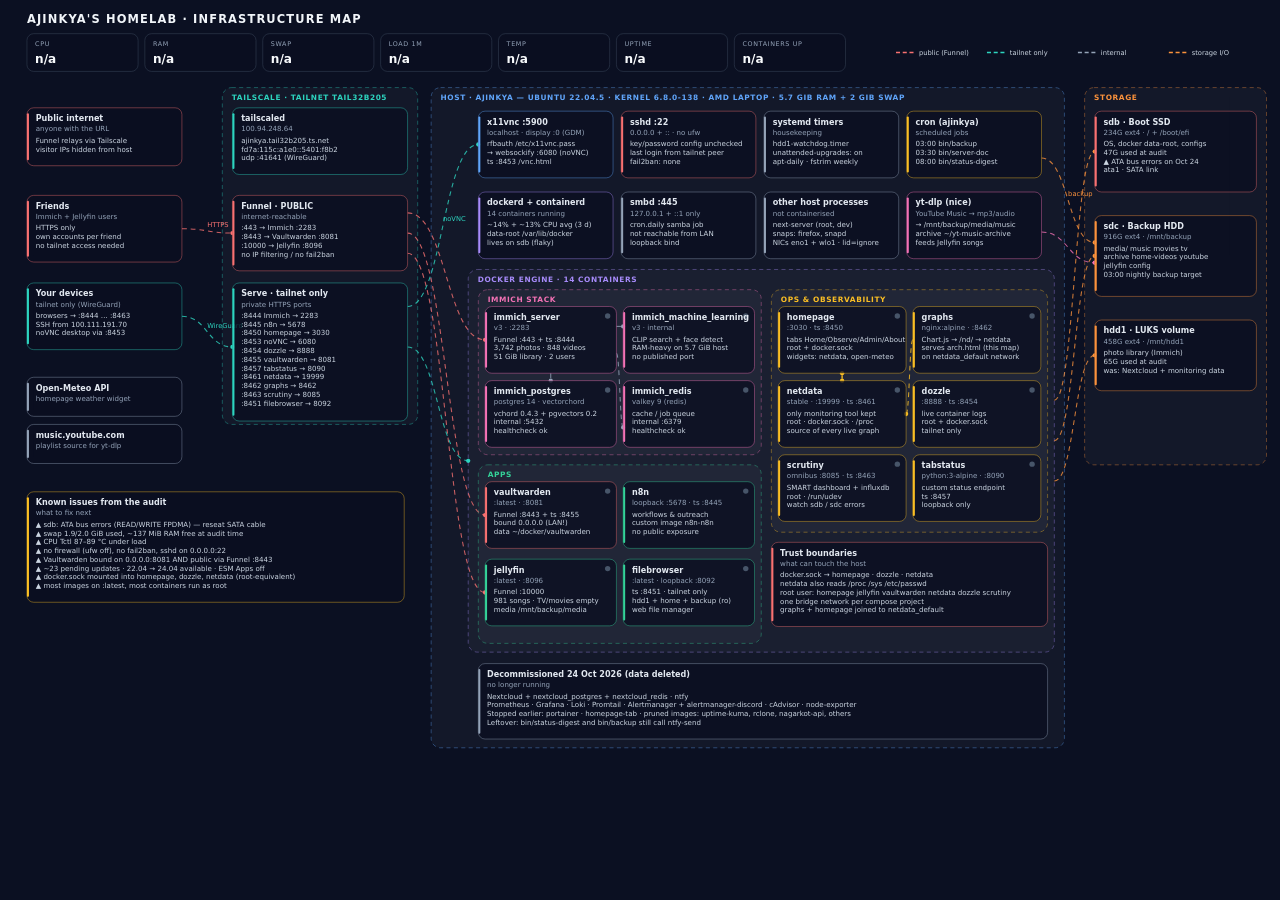
==== docker/graphs/arch.html @ 7993aeab "Add File Browser to infrastructure map, mount backup drive read-only" ====
<!doctype html><html><head><meta charset="utf-8"><meta name="viewport" content="width=device-width,initial-scale=1">
<style>
html,body{margin:0;background:transparent;font-family:system-ui,-apple-system,Segoe UI,sans-serif}
.cd{fill:rgba(10,14,32,.76);stroke-opacity:.6}
.z{fill:rgba(255,255,255,.03);stroke-opacity:.55;stroke-dasharray:6 5}
.zl{font:600 11px system-ui;letter-spacing:.08em;text-transform:uppercase}
.t{font:600 12px system-ui;fill:#e2e8f0}.s{font:10.5px system-ui;fill:#94a3b8}.l{font:10.5px system-ui;fill:#cbd5e1}
.title{font:700 17px system-ui;letter-spacing:.1em;fill:#f1f5f9}
.pl{font:9.5px system-ui;letter-spacing:.1em;fill:#94a3b8}.pv{font:600 18px system-ui;fill:#f8fafc}
.el{font:10px system-ui}
.e{fill:none;opacity:.8;animation:d 1.2s linear infinite}@keyframes d{to{stroke-dashoffset:-26}}
.dot{fill:#475569}.dot.up{fill:#34d399;filter:drop-shadow(0 0 3px #34d399)}
</style></head><body><svg viewBox='0 0 1900 1140' xmlns='http://www.w3.org/2000/svg' style='width:100%;height:auto;display:block'><text x='40' y='34' class='title'>AJINKYA'S HOMELAB · INFRASTRUCTURE MAP</text><rect x='40' y='50' width='165' height='56' rx='10' class='cd' stroke='#475569'/><text x='52' y='69' class='pl'>CPU</text><text id='v-cpu' x='52' y='94' class='pv'>…</text><rect x='215' y='50' width='165' height='56' rx='10' class='cd' stroke='#475569'/><text x='227' y='69' class='pl'>RAM</text><text id='v-ram' x='227' y='94' class='pv'>…</text><rect x='390' y='50' width='165' height='56' rx='10' class='cd' stroke='#475569'/><text x='402' y='69' class='pl'>SWAP</text><text id='v-swap' x='402' y='94' class='pv'>…</text><rect x='565' y='50' width='165' height='56' rx='10' class='cd' stroke='#475569'/><text x='577' y='69' class='pl'>LOAD 1M</text><text id='v-load' x='577' y='94' class='pv'>…</text><rect x='740' y='50' width='165' height='56' rx='10' class='cd' stroke='#475569'/><text x='752' y='69' class='pl'>TEMP</text><text id='v-temp' x='752' y='94' class='pv'>…</text><rect x='915' y='50' width='165' height='56' rx='10' class='cd' stroke='#475569'/><text x='927' y='69' class='pl'>UPTIME</text><text id='v-up' x='927' y='94' class='pv'>…</text><rect x='1090' y='50' width='165' height='56' rx='10' class='cd' stroke='#475569'/><text x='1102' y='69' class='pl'>CONTAINERS UP</text><text id='v-ct' x='1102' y='94' class='pv'>…</text><line x1='1330' y1='78' x2='1356' y2='78' stroke='#f87171' stroke-width='2.4' stroke-dasharray='6 4'/><text x='1364' y='82' class='el' fill='#cbd5e1'>public (Funnel)</text><line x1='1465' y1='78' x2='1491' y2='78' stroke='#2dd4bf' stroke-width='2.4' stroke-dasharray='6 4'/><text x='1499' y='82' class='el' fill='#cbd5e1'>tailnet only</text><line x1='1600' y1='78' x2='1626' y2='78' stroke='#94a3b8' stroke-width='2.4' stroke-dasharray='6 4'/><text x='1634' y='82' class='el' fill='#cbd5e1'>internal</text><line x1='1735' y1='78' x2='1761' y2='78' stroke='#fb923c' stroke-width='2.4' stroke-dasharray='6 4'/><text x='1769' y='82' class='el' fill='#cbd5e1'>storage I/O</text><rect x='330' y='130' width='290' height='500' rx='14' class='z' stroke='#2dd4bf'/><text x='344' y='148' class='zl' fill='#2dd4bf'>Tailscale · tailnet tail32b205</text><rect x='640' y='130' width='940' height='980' rx='14' class='z' stroke='#60a5fa'/><text x='654' y='148' class='zl' fill='#60a5fa'>HOST · Ajinkya — Ubuntu 22.04.5 · kernel 6.8.0-138 · AMD laptop · 5.7 GiB RAM + 2 GiB swap</text><rect x='695' y='400' width='870' height='568' rx='14' class='z' stroke='#a78bfa'/><text x='709' y='418' class='zl' fill='#a78bfa'>Docker engine · 14 containers</text><rect x='710' y='430' width='420' height='245' rx='14' class='z' stroke='#f472b6'/><text x='724' y='448' class='zl' fill='#f472b6'>Immich stack</text><rect x='710' y='690' width='420' height='265' rx='14' class='z' stroke='#34d399'/><text x='724' y='708' class='zl' fill='#34d399'>Apps</text><rect x='1145' y='430' width='410' height='360' rx='14' class='z' stroke='#fbbf24'/><text x='1159' y='448' class='zl' fill='#fbbf24'>Ops &amp; observability</text><rect x='1610' y='130' width='270' height='560' rx='14' class='z' stroke='#fb923c'/><text x='1624' y='148' class='zl' fill='#fb923c'>Storage</text><path d='M270,339.5 C307.5,339.5 307.5,346.0 345,346.0' class='e' stroke='#f87171' stroke-width='1.6' stroke-dasharray='7 6'/><circle cx='345' cy='346.0' r='3.2' fill='#f87171'/><text x='307.5' y='336.75' class='el' fill='#f87171'>HTTPS</text><path d='M270,469.5 C307.5,469.5 307.5,515.0 345,515.0' class='e' stroke='#2dd4bf' stroke-width='1.6' stroke-dasharray='7 6'/><circle cx='345' cy='515.0' r='3.2' fill='#2dd4bf'/><text x='307.5' y='486.25' class='el' fill='#2dd4bf'>WireGuard</text><path d='M605,316.0 C662.5,316.0 662.5,504.5 720,504.5' class='e' stroke='#f87171' stroke-width='1.6' stroke-dasharray='7 6'/><circle cx='720' cy='504.5' r='3.2' fill='#f87171'/><path d='M605,346.0 C662.5,346.0 662.5,764.5 720,764.5' class='e' stroke='#f87171' stroke-width='1.6' stroke-dasharray='7 6'/><circle cx='720' cy='764.5' r='3.2' fill='#f87171'/><path d='M605,376.0 C662.5,376.0 662.5,879.5 720,879.5' class='e' stroke='#f87171' stroke-width='1.6' stroke-dasharray='7 6'/><circle cx='720' cy='879.5' r='3.2' fill='#f87171'/><path d='M605,515.0 C650.0,515.0 650.0,684.0 695,684.0' class='e' stroke='#2dd4bf' stroke-width='1.6' stroke-dasharray='7 6'/><circle cx='695' cy='684.0' r='3.2' fill='#2dd4bf'/><path d='M605,455.0 C657.5,455.0 657.5,214.5 710,214.5' class='e' stroke='#2dd4bf' stroke-width='1.6' stroke-dasharray='7 6'/><circle cx='710' cy='214.5' r='3.2' fill='#2dd4bf'/><text x='657.5' y='328.75' class='el' fill='#2dd4bf'>noVNC</text><path d='M817.5,554 C817.5,559.5 817.5,559.5 817.5,565' class='e' stroke='#94a3b8' stroke-width='1.6' stroke-dasharray='7 6'/><circle cx='817.5' cy='565' r='3.2' fill='#94a3b8'/><path d='M915,484.5 C920.0,484.5 920.0,484.5 925,484.5' class='e' stroke='#94a3b8' stroke-width='1.6' stroke-dasharray='7 6'/><circle cx='925' cy='484.5' r='3.2' fill='#94a3b8'/><path d='M915,524.5 C920.0,524.5 920.0,634.5 925,634.5' class='e' stroke='#94a3b8' stroke-width='1.6' stroke-dasharray='7 6'/><circle cx='925' cy='634.5' r='3.2' fill='#94a3b8'/><path d='M1250.0,554 C1250.0,559.5 1250.0,559.5 1250.0,565' class='e' stroke='#fbbf24' stroke-width='1.6' stroke-dasharray='7 6'/><circle cx='1250.0' cy='565' r='3.2' fill='#fbbf24'/><path d='M1355,504.5 C1350.0,504.5 1350.0,614.5 1345,614.5' class='e' stroke='#fbbf24' stroke-width='1.6' stroke-dasharray='7 6'/><circle cx='1345' cy='614.5' r='3.2' fill='#fbbf24'/><path d='M1250.0,565 C1250.0,559.5 1250.0,559.5 1250.0,554' class='e' stroke='#fbbf24' stroke-width='1.6' stroke-dasharray='7 6'/><circle cx='1250.0' cy='554' r='3.2' fill='#fbbf24'/><path d='M1565,594.0 C1595.0,594.0 1595.0,225.0 1625,225.0' class='e' stroke='#fb923c' stroke-width='1.6' stroke-dasharray='7 6'/><circle cx='1625' cy='225.0' r='3.2' fill='#fb923c'/><path d='M1565,654.0 C1595.0,654.0 1595.0,380.0 1625,380.0' class='e' stroke='#fb923c' stroke-width='1.6' stroke-dasharray='7 6'/><circle cx='1625' cy='380.0' r='3.2' fill='#fb923c'/><path d='M1565,714.0 C1595.0,714.0 1595.0,527.5 1625,527.5' class='e' stroke='#fb923c' stroke-width='1.6' stroke-dasharray='7 6'/><circle cx='1625' cy='527.5' r='3.2' fill='#fb923c'/><path d='M1546,234.5 C1585.5,234.5 1585.5,360.0 1625,360.0' class='e' stroke='#fb923c' stroke-width='1.6' stroke-dasharray='7 6'/><circle cx='1625' cy='360.0' r='3.2' fill='#fb923c'/><text x='1585.5' y='291.25' class='el' fill='#fb923c'>backup</text><path d='M1546,344.5 C1585.5,344.5 1585.5,390.0 1625,390.0' class='e' stroke='#f472b6' stroke-width='1.6' stroke-dasharray='7 6'/><circle cx='1625' cy='390.0' r='3.2' fill='#f472b6'/><g class='n'><rect x='40' y='160' width='230' height='86' rx='10' class='cd' stroke='#f87171'/><rect x='40' y='168' width='3' height='70' rx='1.5' fill='#f87171'/><text x='53' y='180' class='t'>Public internet</text><text x='53' y='195' class='s'>anyone with the URL</text><text x='53' y='212' class='l'>Funnel relays via Tailscale</text><text x='53' y='225' class='l'>visitor IPs hidden from host</text></g><g class='n'><rect x='40' y='290' width='230' height='99' rx='10' class='cd' stroke='#f87171'/><rect x='40' y='298' width='3' height='83' rx='1.5' fill='#f87171'/><text x='53' y='310' class='t'>Friends</text><text x='53' y='325' class='s'>Immich + Jellyfin users</text><text x='53' y='342' class='l'>HTTPS only</text><text x='53' y='355' class='l'>own accounts per friend</text><text x='53' y='368' class='l'>no tailnet access needed</text></g><g class='n'><rect x='40' y='420' width='230' height='99' rx='10' class='cd' stroke='#2dd4bf'/><rect x='40' y='428' width='3' height='83' rx='1.5' fill='#2dd4bf'/><text x='53' y='440' class='t'>Your devices</text><text x='53' y='455' class='s'>tailnet only (WireGuard)</text><text x='53' y='472' class='l'>browsers → :8444 … :8463</text><text x='53' y='485' class='l'>SSH from 100.111.191.70</text><text x='53' y='498' class='l'>noVNC desktop via :8453</text></g><g class='n'><rect x='40' y='560' width='230' height='58' rx='10' class='cd' stroke='#94a3b8'/><rect x='40' y='568' width='3' height='42' rx='1.5' fill='#94a3b8'/><text x='53' y='580' class='t'>Open-Meteo API</text><text x='53' y='595' class='s'>homepage weather widget</text></g><g class='n'><rect x='40' y='630' width='230' height='58' rx='10' class='cd' stroke='#94a3b8'/><rect x='40' y='638' width='3' height='42' rx='1.5' fill='#94a3b8'/><text x='53' y='650' class='t'>music.youtube.com</text><text x='53' y='665' class='s'>playlist source for yt-dlp</text></g><g class='n'><rect x='40' y='730' width='560' height='164' rx='10' class='cd' stroke='#fbbf24'/><rect x='40' y='738' width='3' height='148' rx='1.5' fill='#fbbf24'/><text x='53' y='750' class='t'>Known issues from the audit</text><text x='53' y='765' class='s'>what to fix next</text><text x='53' y='782' class='l'>▲ sdb: ATA bus errors (READ/WRITE FPDMA) — reseat SATA cable</text><text x='53' y='795' class='l'>▲ swap 1.9/2.0 GiB used, ~137 MiB RAM free at audit time</text><text x='53' y='808' class='l'>▲ CPU Tctl 87–89 °C under load</text><text x='53' y='821' class='l'>▲ no firewall (ufw off), no fail2ban, sshd on 0.0.0.0:22</text><text x='53' y='834' class='l'>▲ Vaultwarden bound on 0.0.0.0:8081 AND public via Funnel :8443</text><text x='53' y='847' class='l'>▲ ~23 pending updates · 22.04 → 24.04 available · ESM Apps off</text><text x='53' y='860' class='l'>▲ docker.sock mounted into homepage, dozzle, netdata (root-equivalent)</text><text x='53' y='873' class='l'>▲ most images on :latest, most containers run as root</text></g><g class='n'><rect x='345' y='160' width='260' height='99' rx='10' class='cd' stroke='#2dd4bf'/><rect x='345' y='168' width='3' height='83' rx='1.5' fill='#2dd4bf'/><text x='358' y='180' class='t'>tailscaled</text><text x='358' y='195' class='s'>100.94.248.64</text><text x='358' y='212' class='l'>ajinkya.tail32b205.ts.net</text><text x='358' y='225' class='l'>fd7a:115c:a1e0::5401:f8b2</text><text x='358' y='238' class='l'>udp :41641 (WireGuard)</text></g><g class='n'><rect x='345' y='290' width='260' height='112' rx='10' class='cd' stroke='#f87171'/><rect x='345' y='298' width='3' height='96' rx='1.5' fill='#f87171'/><text x='358' y='310' class='t'>Funnel · PUBLIC</text><text x='358' y='325' class='s'>internet-reachable</text><text x='358' y='342' class='l'>:443    → Immich      :2283</text><text x='358' y='355' class='l'>:8443  → Vaultwarden :8081</text><text x='358' y='368' class='l'>:10000 → Jellyfin     :8096</text><text x='358' y='381' class='l'>no IP filtering / no fail2ban</text></g><g class='n'><rect x='345' y='420' width='260' height='205' rx='10' class='cd' stroke='#2dd4bf'/><rect x='345' y='428' width='3' height='189' rx='1.5' fill='#2dd4bf'/><text x='358' y='440' class='t'>Serve · tailnet only</text><text x='358' y='455' class='s'>private HTTPS ports</text><text x='358' y='472' class='l'>:8444 Immich → 2283</text><text x='358' y='485' class='l'>:8445 n8n → 5678</text><text x='358' y='498' class='l'>:8450 homepage → 3030</text><text x='358' y='511' class='l'>:8453 noVNC → 6080</text><text x='358' y='524' class='l'>:8454 dozzle → 8888</text><text x='358' y='537' class='l'>:8455 vaultwarden → 8081</text><text x='358' y='550' class='l'>:8457 tabstatus → 8090</text><text x='358' y='563' class='l'>:8461 netdata → 19999</text><text x='358' y='576' class='l'>:8462 graphs → 8462</text><text x='358' y='589' class='l'>:8463 scrutiny → 8085</text><text x='358' y='602' class='l'>:8451 filebrowser → 8092</text></g><g class='n'><rect x='710' y='165' width='200' height='99' rx='10' class='cd' stroke='#60a5fa'/><rect x='710' y='173' width='3' height='83' rx='1.5' fill='#60a5fa'/><text x='723' y='185' class='t'>x11vnc :5900</text><text x='723' y='200' class='s'>localhost · display :0 (GDM)</text><text x='723' y='217' class='l'>rfbauth /etc/x11vnc.pass</text><text x='723' y='230' class='l'>→ websockify :6080 (noVNC)</text><text x='723' y='243' class='l'>ts :8453 /vnc.html</text></g><g class='n'><rect x='922' y='165' width='200' height='99' rx='10' class='cd' stroke='#f87171'/><rect x='922' y='173' width='3' height='83' rx='1.5' fill='#f87171'/><text x='935' y='185' class='t'>sshd :22</text><text x='935' y='200' class='s'>0.0.0.0 + :: · no ufw</text><text x='935' y='217' class='l'>key/password config unchecked</text><text x='935' y='230' class='l'>last login from tailnet peer</text><text x='935' y='243' class='l'>fail2ban: none</text></g><g class='n'><rect x='1134' y='165' width='200' height='99' rx='10' class='cd' stroke='#94a3b8'/><rect x='1134' y='173' width='3' height='83' rx='1.5' fill='#94a3b8'/><text x='1147' y='185' class='t'>systemd timers</text><text x='1147' y='200' class='s'>housekeeping</text><text x='1147' y='217' class='l'>hdd1-watchdog.timer</text><text x='1147' y='230' class='l'>unattended-upgrades: on</text><text x='1147' y='243' class='l'>apt-daily · fstrim weekly</text></g><g class='n'><rect x='1346' y='165' width='200' height='99' rx='10' class='cd' stroke='#fbbf24'/><rect x='1346' y='173' width='3' height='83' rx='1.5' fill='#fbbf24'/><text x='1359' y='185' class='t'>cron (ajinkya)</text><text x='1359' y='200' class='s'>scheduled jobs</text><text x='1359' y='217' class='l'>03:00  bin/backup</text><text x='1359' y='230' class='l'>03:30  bin/server-doc</text><text x='1359' y='243' class='l'>08:00  bin/status-digest</text></g><g class='n'><rect x='710' y='285' width='200' height='99' rx='10' class='cd' stroke='#a78bfa'/><rect x='710' y='293' width='3' height='83' rx='1.5' fill='#a78bfa'/><text x='723' y='305' class='t'>dockerd + containerd</text><text x='723' y='320' class='s'>14 containers running</text><text x='723' y='337' class='l'>~14% + ~13% CPU avg (3 d)</text><text x='723' y='350' class='l'>data-root /var/lib/docker</text><text x='723' y='363' class='l'>lives on sdb (flaky)</text></g><g class='n'><rect x='922' y='285' width='200' height='99' rx='10' class='cd' stroke='#94a3b8'/><rect x='922' y='293' width='3' height='83' rx='1.5' fill='#94a3b8'/><text x='935' y='305' class='t'>smbd :445</text><text x='935' y='320' class='s'>127.0.0.1 + ::1 only</text><text x='935' y='337' class='l'>cron.daily samba job</text><text x='935' y='350' class='l'>not reachable from LAN</text><text x='935' y='363' class='l'>loopback bind</text></g><g class='n'><rect x='1134' y='285' width='200' height='99' rx='10' class='cd' stroke='#94a3b8'/><rect x='1134' y='293' width='3' height='83' rx='1.5' fill='#94a3b8'/><text x='1147' y='305' class='t'>other host processes</text><text x='1147' y='320' class='s'>not containerised</text><text x='1147' y='337' class='l'>next-server (root, dev)</text><text x='1147' y='350' class='l'>snaps: firefox, snapd</text><text x='1147' y='363' class='l'>NICs eno1 + wlo1 · lid=ignore</text></g><g class='n'><rect x='1346' y='285' width='200' height='99' rx='10' class='cd' stroke='#f472b6'/><rect x='1346' y='293' width='3' height='83' rx='1.5' fill='#f472b6'/><text x='1359' y='305' class='t'>yt-dlp (nice)</text><text x='1359' y='320' class='s'>YouTube Music → mp3/audio</text><text x='1359' y='337' class='l'>→ /mnt/backup/media/music</text><text x='1359' y='350' class='l'>archive ~/yt-music-archive</text><text x='1359' y='363' class='l'>feeds Jellyfin songs</text></g><g class='n' data-c='immich_server'><rect x='720' y='455' width='195' height='99' rx='10' class='cd' stroke='#f472b6'/><rect x='720' y='463' width='3' height='83' rx='1.5' fill='#f472b6'/><circle class='dot' cx='902' cy='469' r='4'/><text x='733' y='475' class='t'>immich_server</text><text x='733' y='490' class='s'>v3 · :2283</text><text x='733' y='507' class='l'>Funnel :443 + ts :8444</text><text x='733' y='520' class='l'>3,742 photos · 848 videos</text><text x='733' y='533' class='l'>51 GiB library · 2 users</text></g><g class='n' data-c='immich_machine_learning'><rect x='925' y='455' width='195' height='99' rx='10' class='cd' stroke='#f472b6'/><rect x='925' y='463' width='3' height='83' rx='1.5' fill='#f472b6'/><circle class='dot' cx='1107' cy='469' r='4'/><text x='938' y='475' class='t'>immich_machine_learning</text><text x='938' y='490' class='s'>v3 · internal</text><text x='938' y='507' class='l'>CLIP search + face detect</text><text x='938' y='520' class='l'>RAM-heavy on 5.7 GiB host</text><text x='938' y='533' class='l'>no published port</text></g><g class='n' data-c='immich_postgres'><rect x='720' y='565' width='195' height='99' rx='10' class='cd' stroke='#f472b6'/><rect x='720' y='573' width='3' height='83' rx='1.5' fill='#f472b6'/><circle class='dot' cx='902' cy='579' r='4'/><text x='733' y='585' class='t'>immich_postgres</text><text x='733' y='600' class='s'>postgres 14 · vectorchord</text><text x='733' y='617' class='l'>vchord 0.4.3 + pgvectors 0.2</text><text x='733' y='630' class='l'>internal :5432</text><text x='733' y='643' class='l'>healthcheck ok</text></g><g class='n' data-c='immich_redis'><rect x='925' y='565' width='195' height='99' rx='10' class='cd' stroke='#f472b6'/><rect x='925' y='573' width='3' height='83' rx='1.5' fill='#f472b6'/><circle class='dot' cx='1107' cy='579' r='4'/><text x='938' y='585' class='t'>immich_redis</text><text x='938' y='600' class='s'>valkey 9 (redis)</text><text x='938' y='617' class='l'>cache / job queue</text><text x='938' y='630' class='l'>internal :6379</text><text x='938' y='643' class='l'>healthcheck ok</text></g><g class='n' data-c='vaultwarden'><rect x='720' y='715' width='195' height='99' rx='10' class='cd' stroke='#f87171'/><rect x='720' y='723' width='3' height='83' rx='1.5' fill='#f87171'/><circle class='dot' cx='902' cy='729' r='4'/><text x='733' y='735' class='t'>vaultwarden</text><text x='733' y='750' class='s'>:latest · :8081</text><text x='733' y='767' class='l'>Funnel :8443 + ts :8455</text><text x='733' y='780' class='l'>bound 0.0.0.0 (LAN!)</text><text x='733' y='793' class='l'>data ~/docker/vaultwarden</text></g><g class='n' data-c='jellyfin'><rect x='720' y='830' width='195' height='99' rx='10' class='cd' stroke='#34d399'/><rect x='720' y='838' width='3' height='83' rx='1.5' fill='#34d399'/><circle class='dot' cx='902' cy='844' r='4'/><text x='733' y='850' class='t'>jellyfin</text><text x='733' y='865' class='s'>:latest · :8096</text><text x='733' y='882' class='l'>Funnel :10000</text><text x='733' y='895' class='l'>981 songs · TV/movies empty</text><text x='733' y='908' class='l'>media /mnt/backup/media</text></g><g class='n' data-c='n8n'><rect x='925' y='715' width='195' height='99' rx='10' class='cd' stroke='#34d399'/><rect x='925' y='723' width='3' height='83' rx='1.5' fill='#34d399'/><circle class='dot' cx='1107' cy='729' r='4'/><text x='938' y='735' class='t'>n8n</text><text x='938' y='750' class='s'>loopback :5678 · ts :8445</text><text x='938' y='767' class='l'>workflows &amp; outreach</text><text x='938' y='780' class='l'>custom image n8n-n8n</text><text x='938' y='793' class='l'>no public exposure</text></g><g class='n' data-c='filebrowser'><rect x='925' y='830' width='195' height='99' rx='10' class='cd' stroke='#34d399'/><rect x='925' y='838' width='3' height='83' rx='1.5' fill='#34d399'/><circle class='dot' cx='1107' cy='844' r='4'/><text x='938' y='850' class='t'>filebrowser</text><text x='938' y='865' class='s'>:latest · loopback :8092</text><text x='938' y='882' class='l'>ts :8451 · tailnet only</text><text x='938' y='895' class='l'>hdd1 + home + backup (ro)</text><text x='938' y='908' class='l'>web file manager</text></g><g class='n' data-c='homepage'><rect x='1155' y='455' width='190' height='99' rx='10' class='cd' stroke='#fbbf24'/><rect x='1155' y='463' width='3' height='83' rx='1.5' fill='#fbbf24'/><circle class='dot' cx='1332' cy='469' r='4'/><text x='1168' y='475' class='t'>homepage</text><text x='1168' y='490' class='s'>:3030 · ts :8450</text><text x='1168' y='507' class='l'>tabs Home/Observe/Admin/About</text><text x='1168' y='520' class='l'>root + docker.sock</text><text x='1168' y='533' class='l'>widgets: netdata, open-meteo</text></g><g class='n' data-c='graphs'><rect x='1355' y='455' width='190' height='99' rx='10' class='cd' stroke='#fbbf24'/><rect x='1355' y='463' width='3' height='83' rx='1.5' fill='#fbbf24'/><circle class='dot' cx='1532' cy='469' r='4'/><text x='1368' y='475' class='t'>graphs</text><text x='1368' y='490' class='s'>nginx:alpine · :8462</text><text x='1368' y='507' class='l'>Chart.js → /nd/ → netdata</text><text x='1368' y='520' class='l'>serves arch.html (this map)</text><text x='1368' y='533' class='l'>on netdata_default network</text></g><g class='n' data-c='netdata'><rect x='1155' y='565' width='190' height='99' rx='10' class='cd' stroke='#fbbf24'/><rect x='1155' y='573' width='3' height='83' rx='1.5' fill='#fbbf24'/><circle class='dot' cx='1332' cy='579' r='4'/><text x='1168' y='585' class='t'>netdata</text><text x='1168' y='600' class='s'>stable · :19999 · ts :8461</text><text x='1168' y='617' class='l'>only monitoring tool kept</text><text x='1168' y='630' class='l'>root · docker.sock · /proc</text><text x='1168' y='643' class='l'>source of every live graph</text></g><g class='n' data-c='dozzle'><rect x='1355' y='565' width='190' height='99' rx='10' class='cd' stroke='#fbbf24'/><rect x='1355' y='573' width='3' height='83' rx='1.5' fill='#fbbf24'/><circle class='dot' cx='1532' cy='579' r='4'/><text x='1368' y='585' class='t'>dozzle</text><text x='1368' y='600' class='s'>:8888 · ts :8454</text><text x='1368' y='617' class='l'>live container logs</text><text x='1368' y='630' class='l'>root + docker.sock</text><text x='1368' y='643' class='l'>tailnet only</text></g><g class='n' data-c='scrutiny'><rect x='1155' y='675' width='190' height='99' rx='10' class='cd' stroke='#fbbf24'/><rect x='1155' y='683' width='3' height='83' rx='1.5' fill='#fbbf24'/><circle class='dot' cx='1332' cy='689' r='4'/><text x='1168' y='695' class='t'>scrutiny</text><text x='1168' y='710' class='s'>omnibus :8085 · ts :8463</text><text x='1168' y='727' class='l'>SMART dashboard + influxdb</text><text x='1168' y='740' class='l'>root · /run/udev</text><text x='1168' y='753' class='l'>watch sdb / sdc errors</text></g><g class='n' data-c='tabstatus'><rect x='1355' y='675' width='190' height='99' rx='10' class='cd' stroke='#fbbf24'/><rect x='1355' y='683' width='3' height='83' rx='1.5' fill='#fbbf24'/><circle class='dot' cx='1532' cy='689' r='4'/><text x='1368' y='695' class='t'>tabstatus</text><text x='1368' y='710' class='s'>python:3-alpine · :8090</text><text x='1368' y='727' class='l'>custom status endpoint</text><text x='1368' y='740' class='l'>ts :8457</text><text x='1368' y='753' class='l'>loopback only</text></g><g class='n'><rect x='1145' y='805' width='410' height='125' rx='10' class='cd' stroke='#f87171'/><rect x='1145' y='813' width='3' height='109' rx='1.5' fill='#f87171'/><text x='1158' y='825' class='t'>Trust boundaries</text><text x='1158' y='840' class='s'>what can touch the host</text><text x='1158' y='857' class='l'>docker.sock → homepage · dozzle · netdata</text><text x='1158' y='870' class='l'>netdata also reads /proc /sys /etc/passwd</text><text x='1158' y='883' class='l'>root user: homepage jellyfin vaultwarden netdata dozzle scrutiny</text><text x='1158' y='896' class='l'>one bridge network per compose project</text><text x='1158' y='909' class='l'>graphs + homepage joined to netdata_default</text></g><g class='n'><rect x='710' y='985' width='845' height='112' rx='10' class='cd' stroke='#94a3b8'/><rect x='710' y='993' width='3' height='96' rx='1.5' fill='#94a3b8'/><text x='723' y='1005' class='t'>Decommissioned 24 Oct 2026 (data deleted)</text><text x='723' y='1020' class='s'>no longer running</text><text x='723' y='1037' class='l'>Nextcloud + nextcloud_postgres + nextcloud_redis  ·  ntfy</text><text x='723' y='1050' class='l'>Prometheus · Grafana · Loki · Promtail · Alertmanager + alertmanager-discord · cAdvisor · node-exporter</text><text x='723' y='1063' class='l'>Stopped earlier: portainer · homepage-tab   ·   pruned images: uptime-kuma, rclone, nagarkot-api, others</text><text x='723' y='1076' class='l'>Leftover: bin/status-digest and bin/backup still call ntfy-send</text></g><g class='n'><rect x='1625' y='165' width='240' height='120' rx='10' class='cd' stroke='#f87171'/><rect x='1625' y='173' width='3' height='104' rx='1.5' fill='#f87171'/><text x='1638' y='185' class='t'>sdb · Boot SSD</text><text x='1638' y='200' class='s'>234G ext4 · / + /boot/efi</text><text x='1638' y='217' class='l'>OS, docker data-root, configs</text><text x='1638' y='230' class='l'>47G used at audit</text><text x='1638' y='243' class='l'>▲ ATA bus errors on Oct 24</text><text x='1638' y='256' class='l'>ata1 · SATA link</text></g><g class='n'><rect x='1625' y='320' width='240' height='120' rx='10' class='cd' stroke='#fb923c'/><rect x='1625' y='328' width='3' height='104' rx='1.5' fill='#fb923c'/><text x='1638' y='340' class='t'>sdc · Backup HDD</text><text x='1638' y='355' class='s'>916G ext4 · /mnt/backup</text><text x='1638' y='372' class='l'>media/ music movies tv</text><text x='1638' y='385' class='l'>archive home-videos youtube</text><text x='1638' y='398' class='l'>jellyfin config</text><text x='1638' y='411' class='l'>03:00 nightly backup target</text></g><g class='n'><rect x='1625' y='475' width='240' height='105' rx='10' class='cd' stroke='#fb923c'/><rect x='1625' y='483' width='3' height='89' rx='1.5' fill='#fb923c'/><text x='1638' y='495' class='t'>hdd1 · LUKS volume</text><text x='1638' y='510' class='s'>458G ext4 · /mnt/hdd1</text><text x='1638' y='527' class='l'>photo library (Immich)</text><text x='1638' y='540' class='l'>65G used at audit</text><text x='1638' y='553' class='l'>was: Nextcloud + monitoring data</text></g></svg>
<script>
if(window.top===window)document.body.style.background='#0b1022';
const ND='/nd/api/v1/';
const J=u=>fetch(ND+u).then(r=>r.json());
const set=(id,t)=>{const e=document.getElementById('v-'+id);if(e)e.textContent=t};
const last=async c=>{const r=await J('data?chart='+c+'&after=-8&points=1&group=average&format=json');const o={};r.labels.forEach((l,i)=>o[l]=r.data[0][i]);return o};
const sum=(o,skip=[])=>Object.keys(o).filter(k=>k!=='time'&&!skip.includes(k)).reduce((a,k)=>a+(o[k]||0),0);
async function tick(){
  try{const c=await last('system.cpu');set('cpu',Math.round(sum(c)-(c.idle||0))+'%')}catch(e){set('cpu','n/a')}
  try{const r=await last('system.ram');set('ram',Math.round(100*(r.used||0)/sum(r))+'%  ·  '+((r.used||0)/1024).toFixed(1)+' GiB')}catch(e){set('ram','n/a')}
  try{const s=await last('system.swap');set('swap',Math.round(100*(s.used||0)/Math.max(sum(s),1))+'%')}catch(e){set('swap','n/a')}
  try{const l=await last('system.load');set('load',(l.load1||0).toFixed(2))}catch(e){set('load','n/a')}
  try{const u=await last('system.uptime');const s=u.uptime||0;set('up',Math.floor(s/86400)+'d '+Math.floor(s%86400/3600)+'h')}catch(e){set('up','n/a')}
  let ids=[];
  try{ids=Object.keys((await J('charts')).charts)}catch(e){}
  try{
    const tc=ids.find(i=>/k10temp|coretemp/i.test(i)&&/temp/i.test(i))||ids.find(i=>/sensors.*temp/i.test(i));
    if(tc){const t=await last(tc);set('temp',Math.round(Math.max(...Object.keys(t).filter(k=>k!=='time').map(k=>t[k])))+' °C')}else set('temp','n/a')
  }catch(e){set('temp','n/a')}
  const norm=ids.map(i=>i.replace(/-/g,'_'));let up=0;
  document.querySelectorAll('g.n[data-c]').forEach(g=>{
    const n='cgroup_'+g.dataset.c.replace(/-/g,'_')+'.';
    const ok=norm.some(i=>i.startsWith(n));g.querySelector('.dot').classList.toggle('up',ok);if(ok)up++;
  });
  set('ct',ids.length?up+' / 13':'n/a');
}
tick();setInterval(tick,5000);
</script></body></html>
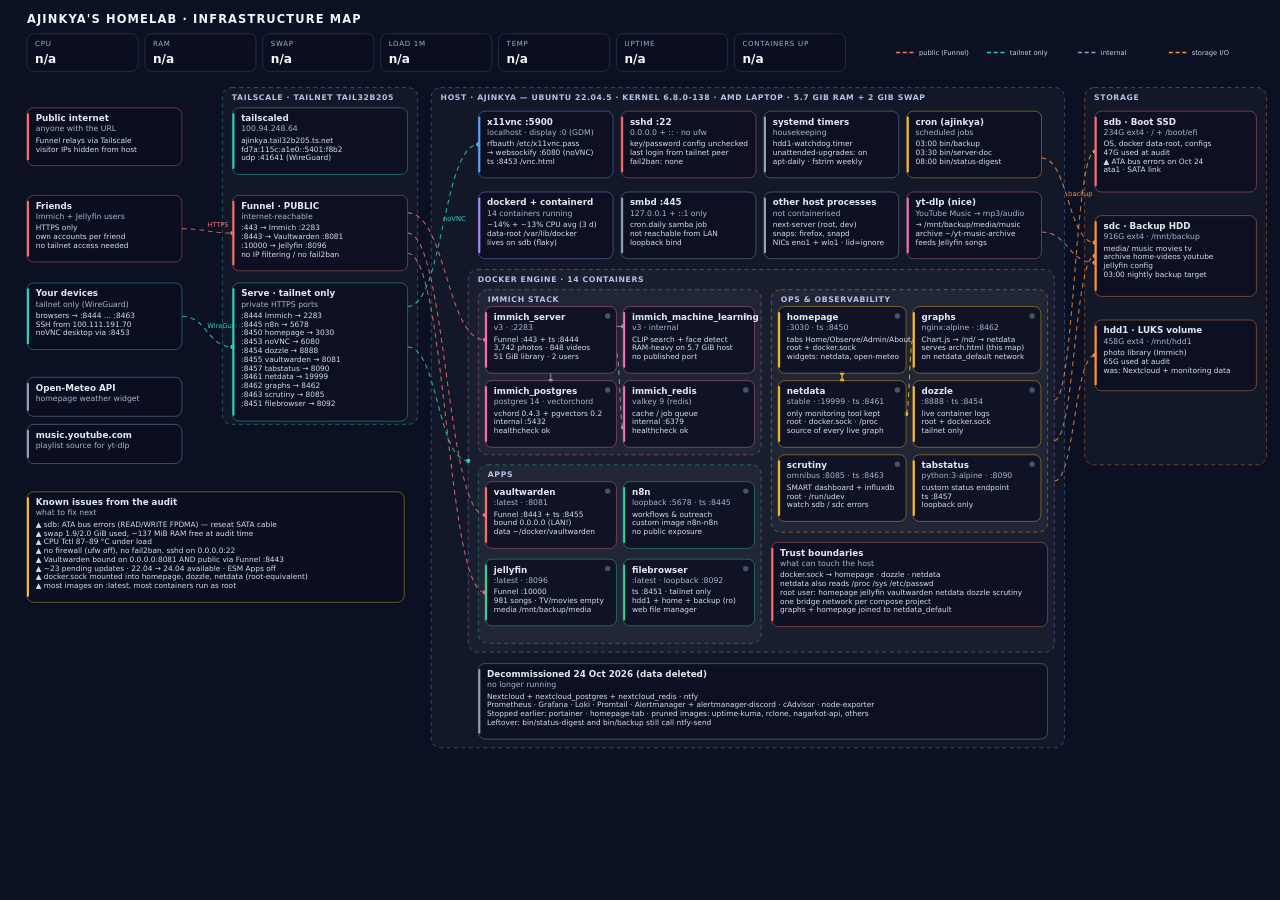
==== commit 9e10304c: "feat(arch): no-scroll responsive map, phone list view, mobile iframe height" ====
--- a/docker/graphs/arch.html
+++ b/docker/graphs/arch.html
@@ -1,16 +1,63 @@
-<!doctype html><html><head><meta charset="utf-8"><meta name="viewport" content="width=device-width,initial-scale=1">
+<!doctype html>
+<html lang="en"><head><meta charset="utf-8">
+<meta name="viewport" content="width=device-width,initial-scale=1">
 <style>
-html,body{margin:0;background:transparent;font-family:system-ui,-apple-system,Segoe UI,sans-serif}
-.cd{fill:rgba(10,14,32,.76);stroke-opacity:.6}
-.z{fill:rgba(255,255,255,.03);stroke-opacity:.55;stroke-dasharray:6 5}
-.zl{font:600 11px system-ui;letter-spacing:.08em;text-transform:uppercase}
-.t{font:600 12px system-ui;fill:#e2e8f0}.s{font:10.5px system-ui;fill:#94a3b8}.l{font:10.5px system-ui;fill:#cbd5e1}
-.title{font:700 17px system-ui;letter-spacing:.1em;fill:#f1f5f9}
-.pl{font:9.5px system-ui;letter-spacing:.1em;fill:#94a3b8}.pv{font:600 18px system-ui;fill:#f8fafc}
-.el{font:10px system-ui}
-.e{fill:none;opacity:.8;animation:d 1.2s linear infinite}@keyframes d{to{stroke-dashoffset:-26}}
-.dot{fill:#475569}.dot.up{fill:#34d399;filter:drop-shadow(0 0 3px #34d399)}
-</style></head><body><svg viewBox='0 0 1900 1140' xmlns='http://www.w3.org/2000/svg' style='width:100%;height:auto;display:block'><text x='40' y='34' class='title'>AJINKYA'S HOMELAB · INFRASTRUCTURE MAP</text><rect x='40' y='50' width='165' height='56' rx='10' class='cd' stroke='#475569'/><text x='52' y='69' class='pl'>CPU</text><text id='v-cpu' x='52' y='94' class='pv'>…</text><rect x='215' y='50' width='165' height='56' rx='10' class='cd' stroke='#475569'/><text x='227' y='69' class='pl'>RAM</text><text id='v-ram' x='227' y='94' class='pv'>…</text><rect x='390' y='50' width='165' height='56' rx='10' class='cd' stroke='#475569'/><text x='402' y='69' class='pl'>SWAP</text><text id='v-swap' x='402' y='94' class='pv'>…</text><rect x='565' y='50' width='165' height='56' rx='10' class='cd' stroke='#475569'/><text x='577' y='69' class='pl'>LOAD 1M</text><text id='v-load' x='577' y='94' class='pv'>…</text><rect x='740' y='50' width='165' height='56' rx='10' class='cd' stroke='#475569'/><text x='752' y='69' class='pl'>TEMP</text><text id='v-temp' x='752' y='94' class='pv'>…</text><rect x='915' y='50' width='165' height='56' rx='10' class='cd' stroke='#475569'/><text x='927' y='69' class='pl'>UPTIME</text><text id='v-up' x='927' y='94' class='pv'>…</text><rect x='1090' y='50' width='165' height='56' rx='10' class='cd' stroke='#475569'/><text x='1102' y='69' class='pl'>CONTAINERS UP</text><text id='v-ct' x='1102' y='94' class='pv'>…</text><line x1='1330' y1='78' x2='1356' y2='78' stroke='#f87171' stroke-width='2.4' stroke-dasharray='6 4'/><text x='1364' y='82' class='el' fill='#cbd5e1'>public (Funnel)</text><line x1='1465' y1='78' x2='1491' y2='78' stroke='#2dd4bf' stroke-width='2.4' stroke-dasharray='6 4'/><text x='1499' y='82' class='el' fill='#cbd5e1'>tailnet only</text><line x1='1600' y1='78' x2='1626' y2='78' stroke='#94a3b8' stroke-width='2.4' stroke-dasharray='6 4'/><text x='1634' y='82' class='el' fill='#cbd5e1'>internal</text><line x1='1735' y1='78' x2='1761' y2='78' stroke='#fb923c' stroke-width='2.4' stroke-dasharray='6 4'/><text x='1769' y='82' class='el' fill='#cbd5e1'>storage I/O</text><rect x='330' y='130' width='290' height='500' rx='14' class='z' stroke='#2dd4bf'/><text x='344' y='148' class='zl' fill='#2dd4bf'>Tailscale · tailnet tail32b205</text><rect x='640' y='130' width='940' height='980' rx='14' class='z' stroke='#60a5fa'/><text x='654' y='148' class='zl' fill='#60a5fa'>HOST · Ajinkya — Ubuntu 22.04.5 · kernel 6.8.0-138 · AMD laptop · 5.7 GiB RAM + 2 GiB swap</text><rect x='695' y='400' width='870' height='568' rx='14' class='z' stroke='#a78bfa'/><text x='709' y='418' class='zl' fill='#a78bfa'>Docker engine · 14 containers</text><rect x='710' y='430' width='420' height='245' rx='14' class='z' stroke='#f472b6'/><text x='724' y='448' class='zl' fill='#f472b6'>Immich stack</text><rect x='710' y='690' width='420' height='265' rx='14' class='z' stroke='#34d399'/><text x='724' y='708' class='zl' fill='#34d399'>Apps</text><rect x='1145' y='430' width='410' height='360' rx='14' class='z' stroke='#fbbf24'/><text x='1159' y='448' class='zl' fill='#fbbf24'>Ops &amp; observability</text><rect x='1610' y='130' width='270' height='560' rx='14' class='z' stroke='#fb923c'/><text x='1624' y='148' class='zl' fill='#fb923c'>Storage</text><path d='M270,339.5 C307.5,339.5 307.5,346.0 345,346.0' class='e' stroke='#f87171' stroke-width='1.6' stroke-dasharray='7 6'/><circle cx='345' cy='346.0' r='3.2' fill='#f87171'/><text x='307.5' y='336.75' class='el' fill='#f87171'>HTTPS</text><path d='M270,469.5 C307.5,469.5 307.5,515.0 345,515.0' class='e' stroke='#2dd4bf' stroke-width='1.6' stroke-dasharray='7 6'/><circle cx='345' cy='515.0' r='3.2' fill='#2dd4bf'/><text x='307.5' y='486.25' class='el' fill='#2dd4bf'>WireGuard</text><path d='M605,316.0 C662.5,316.0 662.5,504.5 720,504.5' class='e' stroke='#f87171' stroke-width='1.6' stroke-dasharray='7 6'/><circle cx='720' cy='504.5' r='3.2' fill='#f87171'/><path d='M605,346.0 C662.5,346.0 662.5,764.5 720,764.5' class='e' stroke='#f87171' stroke-width='1.6' stroke-dasharray='7 6'/><circle cx='720' cy='764.5' r='3.2' fill='#f87171'/><path d='M605,376.0 C662.5,376.0 662.5,879.5 720,879.5' class='e' stroke='#f87171' stroke-width='1.6' stroke-dasharray='7 6'/><circle cx='720' cy='879.5' r='3.2' fill='#f87171'/><path d='M605,515.0 C650.0,515.0 650.0,684.0 695,684.0' class='e' stroke='#2dd4bf' stroke-width='1.6' stroke-dasharray='7 6'/><circle cx='695' cy='684.0' r='3.2' fill='#2dd4bf'/><path d='M605,455.0 C657.5,455.0 657.5,214.5 710,214.5' class='e' stroke='#2dd4bf' stroke-width='1.6' stroke-dasharray='7 6'/><circle cx='710' cy='214.5' r='3.2' fill='#2dd4bf'/><text x='657.5' y='328.75' class='el' fill='#2dd4bf'>noVNC</text><path d='M817.5,554 C817.5,559.5 817.5,559.5 817.5,565' class='e' stroke='#94a3b8' stroke-width='1.6' stroke-dasharray='7 6'/><circle cx='817.5' cy='565' r='3.2' fill='#94a3b8'/><path d='M915,484.5 C920.0,484.5 920.0,484.5 925,484.5' class='e' stroke='#94a3b8' stroke-width='1.6' stroke-dasharray='7 6'/><circle cx='925' cy='484.5' r='3.2' fill='#94a3b8'/><path d='M915,524.5 C920.0,524.5 920.0,634.5 925,634.5' class='e' stroke='#94a3b8' stroke-width='1.6' stroke-dasharray='7 6'/><circle cx='925' cy='634.5' r='3.2' fill='#94a3b8'/><path d='M1250.0,554 C1250.0,559.5 1250.0,559.5 1250.0,565' class='e' stroke='#fbbf24' stroke-width='1.6' stroke-dasharray='7 6'/><circle cx='1250.0' cy='565' r='3.2' fill='#fbbf24'/><path d='M1355,504.5 C1350.0,504.5 1350.0,614.5 1345,614.5' class='e' stroke='#fbbf24' stroke-width='1.6' stroke-dasharray='7 6'/><circle cx='1345' cy='614.5' r='3.2' fill='#fbbf24'/><path d='M1250.0,565 C1250.0,559.5 1250.0,559.5 1250.0,554' class='e' stroke='#fbbf24' stroke-width='1.6' stroke-dasharray='7 6'/><circle cx='1250.0' cy='554' r='3.2' fill='#fbbf24'/><path d='M1565,594.0 C1595.0,594.0 1595.0,225.0 1625,225.0' class='e' stroke='#fb923c' stroke-width='1.6' stroke-dasharray='7 6'/><circle cx='1625' cy='225.0' r='3.2' fill='#fb923c'/><path d='M1565,654.0 C1595.0,654.0 1595.0,380.0 1625,380.0' class='e' stroke='#fb923c' stroke-width='1.6' stroke-dasharray='7 6'/><circle cx='1625' cy='380.0' r='3.2' fill='#fb923c'/><path d='M1565,714.0 C1595.0,714.0 1595.0,527.5 1625,527.5' class='e' stroke='#fb923c' stroke-width='1.6' stroke-dasharray='7 6'/><circle cx='1625' cy='527.5' r='3.2' fill='#fb923c'/><path d='M1546,234.5 C1585.5,234.5 1585.5,360.0 1625,360.0' class='e' stroke='#fb923c' stroke-width='1.6' stroke-dasharray='7 6'/><circle cx='1625' cy='360.0' r='3.2' fill='#fb923c'/><text x='1585.5' y='291.25' class='el' fill='#fb923c'>backup</text><path d='M1546,344.5 C1585.5,344.5 1585.5,390.0 1625,390.0' class='e' stroke='#f472b6' stroke-width='1.6' stroke-dasharray='7 6'/><circle cx='1625' cy='390.0' r='3.2' fill='#f472b6'/><g class='n'><rect x='40' y='160' width='230' height='86' rx='10' class='cd' stroke='#f87171'/><rect x='40' y='168' width='3' height='70' rx='1.5' fill='#f87171'/><text x='53' y='180' class='t'>Public internet</text><text x='53' y='195' class='s'>anyone with the URL</text><text x='53' y='212' class='l'>Funnel relays via Tailscale</text><text x='53' y='225' class='l'>visitor IPs hidden from host</text></g><g class='n'><rect x='40' y='290' width='230' height='99' rx='10' class='cd' stroke='#f87171'/><rect x='40' y='298' width='3' height='83' rx='1.5' fill='#f87171'/><text x='53' y='310' class='t'>Friends</text><text x='53' y='325' class='s'>Immich + Jellyfin users</text><text x='53' y='342' class='l'>HTTPS only</text><text x='53' y='355' class='l'>own accounts per friend</text><text x='53' y='368' class='l'>no tailnet access needed</text></g><g class='n'><rect x='40' y='420' width='230' height='99' rx='10' class='cd' stroke='#2dd4bf'/><rect x='40' y='428' width='3' height='83' rx='1.5' fill='#2dd4bf'/><text x='53' y='440' class='t'>Your devices</text><text x='53' y='455' class='s'>tailnet only (WireGuard)</text><text x='53' y='472' class='l'>browsers → :8444 … :8463</text><text x='53' y='485' class='l'>SSH from 100.111.191.70</text><text x='53' y='498' class='l'>noVNC desktop via :8453</text></g><g class='n'><rect x='40' y='560' width='230' height='58' rx='10' class='cd' stroke='#94a3b8'/><rect x='40' y='568' width='3' height='42' rx='1.5' fill='#94a3b8'/><text x='53' y='580' class='t'>Open-Meteo API</text><text x='53' y='595' class='s'>homepage weather widget</text></g><g class='n'><rect x='40' y='630' width='230' height='58' rx='10' class='cd' stroke='#94a3b8'/><rect x='40' y='638' width='3' height='42' rx='1.5' fill='#94a3b8'/><text x='53' y='650' class='t'>music.youtube.com</text><text x='53' y='665' class='s'>playlist source for yt-dlp</text></g><g class='n'><rect x='40' y='730' width='560' height='164' rx='10' class='cd' stroke='#fbbf24'/><rect x='40' y='738' width='3' height='148' rx='1.5' fill='#fbbf24'/><text x='53' y='750' class='t'>Known issues from the audit</text><text x='53' y='765' class='s'>what to fix next</text><text x='53' y='782' class='l'>▲ sdb: ATA bus errors (READ/WRITE FPDMA) — reseat SATA cable</text><text x='53' y='795' class='l'>▲ swap 1.9/2.0 GiB used, ~137 MiB RAM free at audit time</text><text x='53' y='808' class='l'>▲ CPU Tctl 87–89 °C under load</text><text x='53' y='821' class='l'>▲ no firewall (ufw off), no fail2ban, sshd on 0.0.0.0:22</text><text x='53' y='834' class='l'>▲ Vaultwarden bound on 0.0.0.0:8081 AND public via Funnel :8443</text><text x='53' y='847' class='l'>▲ ~23 pending updates · 22.04 → 24.04 available · ESM Apps off</text><text x='53' y='860' class='l'>▲ docker.sock mounted into homepage, dozzle, netdata (root-equivalent)</text><text x='53' y='873' class='l'>▲ most images on :latest, most containers run as root</text></g><g class='n'><rect x='345' y='160' width='260' height='99' rx='10' class='cd' stroke='#2dd4bf'/><rect x='345' y='168' width='3' height='83' rx='1.5' fill='#2dd4bf'/><text x='358' y='180' class='t'>tailscaled</text><text x='358' y='195' class='s'>100.94.248.64</text><text x='358' y='212' class='l'>ajinkya.tail32b205.ts.net</text><text x='358' y='225' class='l'>fd7a:115c:a1e0::5401:f8b2</text><text x='358' y='238' class='l'>udp :41641 (WireGuard)</text></g><g class='n'><rect x='345' y='290' width='260' height='112' rx='10' class='cd' stroke='#f87171'/><rect x='345' y='298' width='3' height='96' rx='1.5' fill='#f87171'/><text x='358' y='310' class='t'>Funnel · PUBLIC</text><text x='358' y='325' class='s'>internet-reachable</text><text x='358' y='342' class='l'>:443    → Immich      :2283</text><text x='358' y='355' class='l'>:8443  → Vaultwarden :8081</text><text x='358' y='368' class='l'>:10000 → Jellyfin     :8096</text><text x='358' y='381' class='l'>no IP filtering / no fail2ban</text></g><g class='n'><rect x='345' y='420' width='260' height='205' rx='10' class='cd' stroke='#2dd4bf'/><rect x='345' y='428' width='3' height='189' rx='1.5' fill='#2dd4bf'/><text x='358' y='440' class='t'>Serve · tailnet only</text><text x='358' y='455' class='s'>private HTTPS ports</text><text x='358' y='472' class='l'>:8444 Immich → 2283</text><text x='358' y='485' class='l'>:8445 n8n → 5678</text><text x='358' y='498' class='l'>:8450 homepage → 3030</text><text x='358' y='511' class='l'>:8453 noVNC → 6080</text><text x='358' y='524' class='l'>:8454 dozzle → 8888</text><text x='358' y='537' class='l'>:8455 vaultwarden → 8081</text><text x='358' y='550' class='l'>:8457 tabstatus → 8090</text><text x='358' y='563' class='l'>:8461 netdata → 19999</text><text x='358' y='576' class='l'>:8462 graphs → 8462</text><text x='358' y='589' class='l'>:8463 scrutiny → 8085</text><text x='358' y='602' class='l'>:8451 filebrowser → 8092</text></g><g class='n'><rect x='710' y='165' width='200' height='99' rx='10' class='cd' stroke='#60a5fa'/><rect x='710' y='173' width='3' height='83' rx='1.5' fill='#60a5fa'/><text x='723' y='185' class='t'>x11vnc :5900</text><text x='723' y='200' class='s'>localhost · display :0 (GDM)</text><text x='723' y='217' class='l'>rfbauth /etc/x11vnc.pass</text><text x='723' y='230' class='l'>→ websockify :6080 (noVNC)</text><text x='723' y='243' class='l'>ts :8453 /vnc.html</text></g><g class='n'><rect x='922' y='165' width='200' height='99' rx='10' class='cd' stroke='#f87171'/><rect x='922' y='173' width='3' height='83' rx='1.5' fill='#f87171'/><text x='935' y='185' class='t'>sshd :22</text><text x='935' y='200' class='s'>0.0.0.0 + :: · no ufw</text><text x='935' y='217' class='l'>key/password config unchecked</text><text x='935' y='230' class='l'>last login from tailnet peer</text><text x='935' y='243' class='l'>fail2ban: none</text></g><g class='n'><rect x='1134' y='165' width='200' height='99' rx='10' class='cd' stroke='#94a3b8'/><rect x='1134' y='173' width='3' height='83' rx='1.5' fill='#94a3b8'/><text x='1147' y='185' class='t'>systemd timers</text><text x='1147' y='200' class='s'>housekeeping</text><text x='1147' y='217' class='l'>hdd1-watchdog.timer</text><text x='1147' y='230' class='l'>unattended-upgrades: on</text><text x='1147' y='243' class='l'>apt-daily · fstrim weekly</text></g><g class='n'><rect x='1346' y='165' width='200' height='99' rx='10' class='cd' stroke='#fbbf24'/><rect x='1346' y='173' width='3' height='83' rx='1.5' fill='#fbbf24'/><text x='1359' y='185' class='t'>cron (ajinkya)</text><text x='1359' y='200' class='s'>scheduled jobs</text><text x='1359' y='217' class='l'>03:00  bin/backup</text><text x='1359' y='230' class='l'>03:30  bin/server-doc</text><text x='1359' y='243' class='l'>08:00  bin/status-digest</text></g><g class='n'><rect x='710' y='285' width='200' height='99' rx='10' class='cd' stroke='#a78bfa'/><rect x='710' y='293' width='3' height='83' rx='1.5' fill='#a78bfa'/><text x='723' y='305' class='t'>dockerd + containerd</text><text x='723' y='320' class='s'>14 containers running</text><text x='723' y='337' class='l'>~14% + ~13% CPU avg (3 d)</text><text x='723' y='350' class='l'>data-root /var/lib/docker</text><text x='723' y='363' class='l'>lives on sdb (flaky)</text></g><g class='n'><rect x='922' y='285' width='200' height='99' rx='10' class='cd' stroke='#94a3b8'/><rect x='922' y='293' width='3' height='83' rx='1.5' fill='#94a3b8'/><text x='935' y='305' class='t'>smbd :445</text><text x='935' y='320' class='s'>127.0.0.1 + ::1 only</text><text x='935' y='337' class='l'>cron.daily samba job</text><text x='935' y='350' class='l'>not reachable from LAN</text><text x='935' y='363' class='l'>loopback bind</text></g><g class='n'><rect x='1134' y='285' width='200' height='99' rx='10' class='cd' stroke='#94a3b8'/><rect x='1134' y='293' width='3' height='83' rx='1.5' fill='#94a3b8'/><text x='1147' y='305' class='t'>other host processes</text><text x='1147' y='320' class='s'>not containerised</text><text x='1147' y='337' class='l'>next-server (root, dev)</text><text x='1147' y='350' class='l'>snaps: firefox, snapd</text><text x='1147' y='363' class='l'>NICs eno1 + wlo1 · lid=ignore</text></g><g class='n'><rect x='1346' y='285' width='200' height='99' rx='10' class='cd' stroke='#f472b6'/><rect x='1346' y='293' width='3' height='83' rx='1.5' fill='#f472b6'/><text x='1359' y='305' class='t'>yt-dlp (nice)</text><text x='1359' y='320' class='s'>YouTube Music → mp3/audio</text><text x='1359' y='337' class='l'>→ /mnt/backup/media/music</text><text x='1359' y='350' class='l'>archive ~/yt-music-archive</text><text x='1359' y='363' class='l'>feeds Jellyfin songs</text></g><g class='n' data-c='immich_server'><rect x='720' y='455' width='195' height='99' rx='10' class='cd' stroke='#f472b6'/><rect x='720' y='463' width='3' height='83' rx='1.5' fill='#f472b6'/><circle class='dot' cx='902' cy='469' r='4'/><text x='733' y='475' class='t'>immich_server</text><text x='733' y='490' class='s'>v3 · :2283</text><text x='733' y='507' class='l'>Funnel :443 + ts :8444</text><text x='733' y='520' class='l'>3,742 photos · 848 videos</text><text x='733' y='533' class='l'>51 GiB library · 2 users</text></g><g class='n' data-c='immich_machine_learning'><rect x='925' y='455' width='195' height='99' rx='10' class='cd' stroke='#f472b6'/><rect x='925' y='463' width='3' height='83' rx='1.5' fill='#f472b6'/><circle class='dot' cx='1107' cy='469' r='4'/><text x='938' y='475' class='t'>immich_machine_learning</text><text x='938' y='490' class='s'>v3 · internal</text><text x='938' y='507' class='l'>CLIP search + face detect</text><text x='938' y='520' class='l'>RAM-heavy on 5.7 GiB host</text><text x='938' y='533' class='l'>no published port</text></g><g class='n' data-c='immich_postgres'><rect x='720' y='565' width='195' height='99' rx='10' class='cd' stroke='#f472b6'/><rect x='720' y='573' width='3' height='83' rx='1.5' fill='#f472b6'/><circle class='dot' cx='902' cy='579' r='4'/><text x='733' y='585' class='t'>immich_postgres</text><text x='733' y='600' class='s'>postgres 14 · vectorchord</text><text x='733' y='617' class='l'>vchord 0.4.3 + pgvectors 0.2</text><text x='733' y='630' class='l'>internal :5432</text><text x='733' y='643' class='l'>healthcheck ok</text></g><g class='n' data-c='immich_redis'><rect x='925' y='565' width='195' height='99' rx='10' class='cd' stroke='#f472b6'/><rect x='925' y='573' width='3' height='83' rx='1.5' fill='#f472b6'/><circle class='dot' cx='1107' cy='579' r='4'/><text x='938' y='585' class='t'>immich_redis</text><text x='938' y='600' class='s'>valkey 9 (redis)</text><text x='938' y='617' class='l'>cache / job queue</text><text x='938' y='630' class='l'>internal :6379</text><text x='938' y='643' class='l'>healthcheck ok</text></g><g class='n' data-c='vaultwarden'><rect x='720' y='715' width='195' height='99' rx='10' class='cd' stroke='#f87171'/><rect x='720' y='723' width='3' height='83' rx='1.5' fill='#f87171'/><circle class='dot' cx='902' cy='729' r='4'/><text x='733' y='735' class='t'>vaultwarden</text><text x='733' y='750' class='s'>:latest · :8081</text><text x='733' y='767' class='l'>Funnel :8443 + ts :8455</text><text x='733' y='780' class='l'>bound 0.0.0.0 (LAN!)</text><text x='733' y='793' class='l'>data ~/docker/vaultwarden</text></g><g class='n' data-c='jellyfin'><rect x='720' y='830' width='195' height='99' rx='10' class='cd' stroke='#34d399'/><rect x='720' y='838' width='3' height='83' rx='1.5' fill='#34d399'/><circle class='dot' cx='902' cy='844' r='4'/><text x='733' y='850' class='t'>jellyfin</text><text x='733' y='865' class='s'>:latest · :8096</text><text x='733' y='882' class='l'>Funnel :10000</text><text x='733' y='895' class='l'>981 songs · TV/movies empty</text><text x='733' y='908' class='l'>media /mnt/backup/media</text></g><g class='n' data-c='n8n'><rect x='925' y='715' width='195' height='99' rx='10' class='cd' stroke='#34d399'/><rect x='925' y='723' width='3' height='83' rx='1.5' fill='#34d399'/><circle class='dot' cx='1107' cy='729' r='4'/><text x='938' y='735' class='t'>n8n</text><text x='938' y='750' class='s'>loopback :5678 · ts :8445</text><text x='938' y='767' class='l'>workflows &amp; outreach</text><text x='938' y='780' class='l'>custom image n8n-n8n</text><text x='938' y='793' class='l'>no public exposure</text></g><g class='n' data-c='filebrowser'><rect x='925' y='830' width='195' height='99' rx='10' class='cd' stroke='#34d399'/><rect x='925' y='838' width='3' height='83' rx='1.5' fill='#34d399'/><circle class='dot' cx='1107' cy='844' r='4'/><text x='938' y='850' class='t'>filebrowser</text><text x='938' y='865' class='s'>:latest · loopback :8092</text><text x='938' y='882' class='l'>ts :8451 · tailnet only</text><text x='938' y='895' class='l'>hdd1 + home + backup (ro)</text><text x='938' y='908' class='l'>web file manager</text></g><g class='n' data-c='homepage'><rect x='1155' y='455' width='190' height='99' rx='10' class='cd' stroke='#fbbf24'/><rect x='1155' y='463' width='3' height='83' rx='1.5' fill='#fbbf24'/><circle class='dot' cx='1332' cy='469' r='4'/><text x='1168' y='475' class='t'>homepage</text><text x='1168' y='490' class='s'>:3030 · ts :8450</text><text x='1168' y='507' class='l'>tabs Home/Observe/Admin/About</text><text x='1168' y='520' class='l'>root + docker.sock</text><text x='1168' y='533' class='l'>widgets: netdata, open-meteo</text></g><g class='n' data-c='graphs'><rect x='1355' y='455' width='190' height='99' rx='10' class='cd' stroke='#fbbf24'/><rect x='1355' y='463' width='3' height='83' rx='1.5' fill='#fbbf24'/><circle class='dot' cx='1532' cy='469' r='4'/><text x='1368' y='475' class='t'>graphs</text><text x='1368' y='490' class='s'>nginx:alpine · :8462</text><text x='1368' y='507' class='l'>Chart.js → /nd/ → netdata</text><text x='1368' y='520' class='l'>serves arch.html (this map)</text><text x='1368' y='533' class='l'>on netdata_default network</text></g><g class='n' data-c='netdata'><rect x='1155' y='565' width='190' height='99' rx='10' class='cd' stroke='#fbbf24'/><rect x='1155' y='573' width='3' height='83' rx='1.5' fill='#fbbf24'/><circle class='dot' cx='1332' cy='579' r='4'/><text x='1168' y='585' class='t'>netdata</text><text x='1168' y='600' class='s'>stable · :19999 · ts :8461</text><text x='1168' y='617' class='l'>only monitoring tool kept</text><text x='1168' y='630' class='l'>root · docker.sock · /proc</text><text x='1168' y='643' class='l'>source of every live graph</text></g><g class='n' data-c='dozzle'><rect x='1355' y='565' width='190' height='99' rx='10' class='cd' stroke='#fbbf24'/><rect x='1355' y='573' width='3' height='83' rx='1.5' fill='#fbbf24'/><circle class='dot' cx='1532' cy='579' r='4'/><text x='1368' y='585' class='t'>dozzle</text><text x='1368' y='600' class='s'>:8888 · ts :8454</text><text x='1368' y='617' class='l'>live container logs</text><text x='1368' y='630' class='l'>root + docker.sock</text><text x='1368' y='643' class='l'>tailnet only</text></g><g class='n' data-c='scrutiny'><rect x='1155' y='675' width='190' height='99' rx='10' class='cd' stroke='#fbbf24'/><rect x='1155' y='683' width='3' height='83' rx='1.5' fill='#fbbf24'/><circle class='dot' cx='1332' cy='689' r='4'/><text x='1168' y='695' class='t'>scrutiny</text><text x='1168' y='710' class='s'>omnibus :8085 · ts :8463</text><text x='1168' y='727' class='l'>SMART dashboard + influxdb</text><text x='1168' y='740' class='l'>root · /run/udev</text><text x='1168' y='753' class='l'>watch sdb / sdc errors</text></g><g class='n' data-c='tabstatus'><rect x='1355' y='675' width='190' height='99' rx='10' class='cd' stroke='#fbbf24'/><rect x='1355' y='683' width='3' height='83' rx='1.5' fill='#fbbf24'/><circle class='dot' cx='1532' cy='689' r='4'/><text x='1368' y='695' class='t'>tabstatus</text><text x='1368' y='710' class='s'>python:3-alpine · :8090</text><text x='1368' y='727' class='l'>custom status endpoint</text><text x='1368' y='740' class='l'>ts :8457</text><text x='1368' y='753' class='l'>loopback only</text></g><g class='n'><rect x='1145' y='805' width='410' height='125' rx='10' class='cd' stroke='#f87171'/><rect x='1145' y='813' width='3' height='109' rx='1.5' fill='#f87171'/><text x='1158' y='825' class='t'>Trust boundaries</text><text x='1158' y='840' class='s'>what can touch the host</text><text x='1158' y='857' class='l'>docker.sock → homepage · dozzle · netdata</text><text x='1158' y='870' class='l'>netdata also reads /proc /sys /etc/passwd</text><text x='1158' y='883' class='l'>root user: homepage jellyfin vaultwarden netdata dozzle scrutiny</text><text x='1158' y='896' class='l'>one bridge network per compose project</text><text x='1158' y='909' class='l'>graphs + homepage joined to netdata_default</text></g><g class='n'><rect x='710' y='985' width='845' height='112' rx='10' class='cd' stroke='#94a3b8'/><rect x='710' y='993' width='3' height='96' rx='1.5' fill='#94a3b8'/><text x='723' y='1005' class='t'>Decommissioned 24 Oct 2026 (data deleted)</text><text x='723' y='1020' class='s'>no longer running</text><text x='723' y='1037' class='l'>Nextcloud + nextcloud_postgres + nextcloud_redis  ·  ntfy</text><text x='723' y='1050' class='l'>Prometheus · Grafana · Loki · Promtail · Alertmanager + alertmanager-discord · cAdvisor · node-exporter</text><text x='723' y='1063' class='l'>Stopped earlier: portainer · homepage-tab   ·   pruned images: uptime-kuma, rclone, nagarkot-api, others</text><text x='723' y='1076' class='l'>Leftover: bin/status-digest and bin/backup still call ntfy-send</text></g><g class='n'><rect x='1625' y='165' width='240' height='120' rx='10' class='cd' stroke='#f87171'/><rect x='1625' y='173' width='3' height='104' rx='1.5' fill='#f87171'/><text x='1638' y='185' class='t'>sdb · Boot SSD</text><text x='1638' y='200' class='s'>234G ext4 · / + /boot/efi</text><text x='1638' y='217' class='l'>OS, docker data-root, configs</text><text x='1638' y='230' class='l'>47G used at audit</text><text x='1638' y='243' class='l'>▲ ATA bus errors on Oct 24</text><text x='1638' y='256' class='l'>ata1 · SATA link</text></g><g class='n'><rect x='1625' y='320' width='240' height='120' rx='10' class='cd' stroke='#fb923c'/><rect x='1625' y='328' width='3' height='104' rx='1.5' fill='#fb923c'/><text x='1638' y='340' class='t'>sdc · Backup HDD</text><text x='1638' y='355' class='s'>916G ext4 · /mnt/backup</text><text x='1638' y='372' class='l'>media/ music movies tv</text><text x='1638' y='385' class='l'>archive home-videos youtube</text><text x='1638' y='398' class='l'>jellyfin config</text><text x='1638' y='411' class='l'>03:00 nightly backup target</text></g><g class='n'><rect x='1625' y='475' width='240' height='105' rx='10' class='cd' stroke='#fb923c'/><rect x='1625' y='483' width='3' height='89' rx='1.5' fill='#fb923c'/><text x='1638' y='495' class='t'>hdd1 · LUKS volume</text><text x='1638' y='510' class='s'>458G ext4 · /mnt/hdd1</text><text x='1638' y='527' class='l'>photo library (Immich)</text><text x='1638' y='540' class='l'>65G used at audit</text><text x='1638' y='553' class='l'>was: Nextcloud + monitoring data</text></g></svg>
+  html,body{margin:0;background:transparent;font-family:system-ui,-apple-system,"Segoe UI",sans-serif;color:#e2e8f0;overflow-x:hidden}
+  .cd{fill:rgba(10,14,32,.76);stroke-opacity:.6}
+  .z{fill:rgba(255,255,255,.03);stroke-opacity:.55;stroke-dasharray:6 5}
+  .zl{font:600 11px system-ui;letter-spacing:.08em;text-transform:uppercase}
+  .t{font:600 12px system-ui;fill:#e2e8f0}.s{font:10.5px system-ui;fill:#94a3b8}.l{font:10.5px system-ui;fill:#cbd5e1}
+  .title{font:700 17px system-ui;letter-spacing:.1em;fill:#f1f5f9}
+  .pl{font:9.5px system-ui;letter-spacing:.1em;fill:#94a3b8}.pv{font:600 18px system-ui;fill:#f8fafc}
+  .el{font:10px system-ui}
+  .e{fill:none;opacity:.8;animation:d 1.2s linear infinite}@keyframes d{to{stroke-dashoffset:-26}}
+  .dot{fill:#475569}.dot.up{fill:#34d399;filter:drop-shadow(0 0 3px #34d399)}
+
+  /* readability: slightly larger labels, geometry untouched */
+  .t{font-size:13px}.s{font-size:11.5px;fill:#a8b6c9}.l{font-size:11px;fill:#d5dee9}
+  .pl{font-size:10.5px;fill:#a3b0c2}.zl{font-size:11.5px;fill:#c7d2fe;opacity:.9}
+
+  /* desktop: map fits the frame, no scrollbars */
+  #map{width:100%}
+  #map svg{width:100%;height:auto;display:block}
+  g.n:hover .cd{stroke-width:2;fill:rgba(30,41,59,.9)}
+
+  /* phone: stacked list instead of a shrunken map */
+  #list{display:none;padding:2px 2px 8px}
+  .mstats{display:grid;grid-template-columns:repeat(auto-fit,minmax(102px,1fr));gap:8px;margin:0 0 14px}
+  .mtile{border:1px solid rgba(148,163,184,.22);background:rgba(15,23,42,.6);border-radius:10px;padding:8px 10px}
+  .mk{font-size:9.5px;letter-spacing:.1em;text-transform:uppercase;color:#8b9ab0}
+  .mv{font-size:16px;font-weight:600;margin-top:2px;font-variant-numeric:tabular-nums}
+  .grp{margin:0 0 15px}
+  .gh{display:flex;align-items:center;gap:8px;font-size:11px;letter-spacing:.12em;text-transform:uppercase;color:#a8b6c9;margin:0 0 7px}
+  .gh i{width:16px;height:3px;border-radius:2px;display:inline-block}
+  .card{border:1px solid rgba(148,163,184,.2);border-left:3px solid var(--c,#94a3b8);
+        background:rgba(15,23,42,.55);border-radius:9px;padding:9px 11px;margin-bottom:7px}
+  .ct{font-size:14px;font-weight:600}
+  .cs{font-size:11.5px;color:#a8b6c9;margin-top:2px}
+  .cl{font-size:11px;color:#8b9ab0;margin-top:5px;line-height:1.45}
+  .cl span{display:block}
+  @media (max-width: 820px){
+    #map{display:none}
+    #list{display:block}
+  }
+</style></head><body>
+<div id="map"><svg viewBox='0 0 1900 1140' xmlns='http://www.w3.org/2000/svg' style='width:100%;height:auto;display:block'><text x='40' y='34' class='title'>AJINKYA'S HOMELAB · INFRASTRUCTURE MAP</text><rect x='40' y='50' width='165' height='56' rx='10' class='cd' stroke='#475569'/><text x='52' y='69' class='pl'>CPU</text><text id='v-cpu' x='52' y='94' class='pv'>…</text><rect x='215' y='50' width='165' height='56' rx='10' class='cd' stroke='#475569'/><text x='227' y='69' class='pl'>RAM</text><text id='v-ram' x='227' y='94' class='pv'>…</text><rect x='390' y='50' width='165' height='56' rx='10' class='cd' stroke='#475569'/><text x='402' y='69' class='pl'>SWAP</text><text id='v-swap' x='402' y='94' class='pv'>…</text><rect x='565' y='50' width='165' height='56' rx='10' class='cd' stroke='#475569'/><text x='577' y='69' class='pl'>LOAD 1M</text><text id='v-load' x='577' y='94' class='pv'>…</text><rect x='740' y='50' width='165' height='56' rx='10' class='cd' stroke='#475569'/><text x='752' y='69' class='pl'>TEMP</text><text id='v-temp' x='752' y='94' class='pv'>…</text><rect x='915' y='50' width='165' height='56' rx='10' class='cd' stroke='#475569'/><text x='927' y='69' class='pl'>UPTIME</text><text id='v-up' x='927' y='94' class='pv'>…</text><rect x='1090' y='50' width='165' height='56' rx='10' class='cd' stroke='#475569'/><text x='1102' y='69' class='pl'>CONTAINERS UP</text><text id='v-ct' x='1102' y='94' class='pv'>…</text><line x1='1330' y1='78' x2='1356' y2='78' stroke='#f87171' stroke-width='2.4' stroke-dasharray='6 4'/><text x='1364' y='82' class='el' fill='#cbd5e1'>public (Funnel)</text><line x1='1465' y1='78' x2='1491' y2='78' stroke='#2dd4bf' stroke-width='2.4' stroke-dasharray='6 4'/><text x='1499' y='82' class='el' fill='#cbd5e1'>tailnet only</text><line x1='1600' y1='78' x2='1626' y2='78' stroke='#94a3b8' stroke-width='2.4' stroke-dasharray='6 4'/><text x='1634' y='82' class='el' fill='#cbd5e1'>internal</text><line x1='1735' y1='78' x2='1761' y2='78' stroke='#fb923c' stroke-width='2.4' stroke-dasharray='6 4'/><text x='1769' y='82' class='el' fill='#cbd5e1'>storage I/O</text><rect x='330' y='130' width='290' height='500' rx='14' class='z' stroke='#2dd4bf'/><text x='344' y='148' class='zl' fill='#2dd4bf'>Tailscale · tailnet tail32b205</text><rect x='640' y='130' width='940' height='980' rx='14' class='z' stroke='#60a5fa'/><text x='654' y='148' class='zl' fill='#60a5fa'>HOST · Ajinkya — Ubuntu 22.04.5 · kernel 6.8.0-138 · AMD laptop · 5.7 GiB RAM + 2 GiB swap</text><rect x='695' y='400' width='870' height='568' rx='14' class='z' stroke='#a78bfa'/><text x='709' y='418' class='zl' fill='#a78bfa'>Docker engine · 14 containers</text><rect x='710' y='430' width='420' height='245' rx='14' class='z' stroke='#f472b6'/><text x='724' y='448' class='zl' fill='#f472b6'>Immich stack</text><rect x='710' y='690' width='420' height='265' rx='14' class='z' stroke='#34d399'/><text x='724' y='708' class='zl' fill='#34d399'>Apps</text><rect x='1145' y='430' width='410' height='360' rx='14' class='z' stroke='#fbbf24'/><text x='1159' y='448' class='zl' fill='#fbbf24'>Ops &amp; observability</text><rect x='1610' y='130' width='270' height='560' rx='14' class='z' stroke='#fb923c'/><text x='1624' y='148' class='zl' fill='#fb923c'>Storage</text><path d='M270,339.5 C307.5,339.5 307.5,346.0 345,346.0' class='e' stroke='#f87171' stroke-width='1.6' stroke-dasharray='7 6'/><circle cx='345' cy='346.0' r='3.2' fill='#f87171'/><text x='307.5' y='336.75' class='el' fill='#f87171'>HTTPS</text><path d='M270,469.5 C307.5,469.5 307.5,515.0 345,515.0' class='e' stroke='#2dd4bf' stroke-width='1.6' stroke-dasharray='7 6'/><circle cx='345' cy='515.0' r='3.2' fill='#2dd4bf'/><text x='307.5' y='486.25' class='el' fill='#2dd4bf'>WireGuard</text><path d='M605,316.0 C662.5,316.0 662.5,504.5 720,504.5' class='e' stroke='#f87171' stroke-width='1.6' stroke-dasharray='7 6'/><circle cx='720' cy='504.5' r='3.2' fill='#f87171'/><path d='M605,346.0 C662.5,346.0 662.5,764.5 720,764.5' class='e' stroke='#f87171' stroke-width='1.6' stroke-dasharray='7 6'/><circle cx='720' cy='764.5' r='3.2' fill='#f87171'/><path d='M605,376.0 C662.5,376.0 662.5,879.5 720,879.5' class='e' stroke='#f87171' stroke-width='1.6' stroke-dasharray='7 6'/><circle cx='720' cy='879.5' r='3.2' fill='#f87171'/><path d='M605,515.0 C650.0,515.0 650.0,684.0 695,684.0' class='e' stroke='#2dd4bf' stroke-width='1.6' stroke-dasharray='7 6'/><circle cx='695' cy='684.0' r='3.2' fill='#2dd4bf'/><path d='M605,455.0 C657.5,455.0 657.5,214.5 710,214.5' class='e' stroke='#2dd4bf' stroke-width='1.6' stroke-dasharray='7 6'/><circle cx='710' cy='214.5' r='3.2' fill='#2dd4bf'/><text x='657.5' y='328.75' class='el' fill='#2dd4bf'>noVNC</text><path d='M817.5,554 C817.5,559.5 817.5,559.5 817.5,565' class='e' stroke='#94a3b8' stroke-width='1.6' stroke-dasharray='7 6'/><circle cx='817.5' cy='565' r='3.2' fill='#94a3b8'/><path d='M915,484.5 C920.0,484.5 920.0,484.5 925,484.5' class='e' stroke='#94a3b8' stroke-width='1.6' stroke-dasharray='7 6'/><circle cx='925' cy='484.5' r='3.2' fill='#94a3b8'/><path d='M915,524.5 C920.0,524.5 920.0,634.5 925,634.5' class='e' stroke='#94a3b8' stroke-width='1.6' stroke-dasharray='7 6'/><circle cx='925' cy='634.5' r='3.2' fill='#94a3b8'/><path d='M1250.0,554 C1250.0,559.5 1250.0,559.5 1250.0,565' class='e' stroke='#fbbf24' stroke-width='1.6' stroke-dasharray='7 6'/><circle cx='1250.0' cy='565' r='3.2' fill='#fbbf24'/><path d='M1355,504.5 C1350.0,504.5 1350.0,614.5 1345,614.5' class='e' stroke='#fbbf24' stroke-width='1.6' stroke-dasharray='7 6'/><circle cx='1345' cy='614.5' r='3.2' fill='#fbbf24'/><path d='M1250.0,565 C1250.0,559.5 1250.0,559.5 1250.0,554' class='e' stroke='#fbbf24' stroke-width='1.6' stroke-dasharray='7 6'/><circle cx='1250.0' cy='554' r='3.2' fill='#fbbf24'/><path d='M1565,594.0 C1595.0,594.0 1595.0,225.0 1625,225.0' class='e' stroke='#fb923c' stroke-width='1.6' stroke-dasharray='7 6'/><circle cx='1625' cy='225.0' r='3.2' fill='#fb923c'/><path d='M1565,654.0 C1595.0,654.0 1595.0,380.0 1625,380.0' class='e' stroke='#fb923c' stroke-width='1.6' stroke-dasharray='7 6'/><circle cx='1625' cy='380.0' r='3.2' fill='#fb923c'/><path d='M1565,714.0 C1595.0,714.0 1595.0,527.5 1625,527.5' class='e' stroke='#fb923c' stroke-width='1.6' stroke-dasharray='7 6'/><circle cx='1625' cy='527.5' r='3.2' fill='#fb923c'/><path d='M1546,234.5 C1585.5,234.5 1585.5,360.0 1625,360.0' class='e' stroke='#fb923c' stroke-width='1.6' stroke-dasharray='7 6'/><circle cx='1625' cy='360.0' r='3.2' fill='#fb923c'/><text x='1585.5' y='291.25' class='el' fill='#fb923c'>backup</text><path d='M1546,344.5 C1585.5,344.5 1585.5,390.0 1625,390.0' class='e' stroke='#f472b6' stroke-width='1.6' stroke-dasharray='7 6'/><circle cx='1625' cy='390.0' r='3.2' fill='#f472b6'/><g class='n'><rect x='40' y='160' width='230' height='86' rx='10' class='cd' stroke='#f87171'/><rect x='40' y='168' width='3' height='70' rx='1.5' fill='#f87171'/><text x='53' y='180' class='t'>Public internet</text><text x='53' y='195' class='s'>anyone with the URL</text><text x='53' y='212' class='l'>Funnel relays via Tailscale</text><text x='53' y='225' class='l'>visitor IPs hidden from host</text></g><g class='n'><rect x='40' y='290' width='230' height='99' rx='10' class='cd' stroke='#f87171'/><rect x='40' y='298' width='3' height='83' rx='1.5' fill='#f87171'/><text x='53' y='310' class='t'>Friends</text><text x='53' y='325' class='s'>Immich + Jellyfin users</text><text x='53' y='342' class='l'>HTTPS only</text><text x='53' y='355' class='l'>own accounts per friend</text><text x='53' y='368' class='l'>no tailnet access needed</text></g><g class='n'><rect x='40' y='420' width='230' height='99' rx='10' class='cd' stroke='#2dd4bf'/><rect x='40' y='428' width='3' height='83' rx='1.5' fill='#2dd4bf'/><text x='53' y='440' class='t'>Your devices</text><text x='53' y='455' class='s'>tailnet only (WireGuard)</text><text x='53' y='472' class='l'>browsers → :8444 … :8463</text><text x='53' y='485' class='l'>SSH from 100.111.191.70</text><text x='53' y='498' class='l'>noVNC desktop via :8453</text></g><g class='n'><rect x='40' y='560' width='230' height='58' rx='10' class='cd' stroke='#94a3b8'/><rect x='40' y='568' width='3' height='42' rx='1.5' fill='#94a3b8'/><text x='53' y='580' class='t'>Open-Meteo API</text><text x='53' y='595' class='s'>homepage weather widget</text></g><g class='n'><rect x='40' y='630' width='230' height='58' rx='10' class='cd' stroke='#94a3b8'/><rect x='40' y='638' width='3' height='42' rx='1.5' fill='#94a3b8'/><text x='53' y='650' class='t'>music.youtube.com</text><text x='53' y='665' class='s'>playlist source for yt-dlp</text></g><g class='n'><rect x='40' y='730' width='560' height='164' rx='10' class='cd' stroke='#fbbf24'/><rect x='40' y='738' width='3' height='148' rx='1.5' fill='#fbbf24'/><text x='53' y='750' class='t'>Known issues from the audit</text><text x='53' y='765' class='s'>what to fix next</text><text x='53' y='782' class='l'>▲ sdb: ATA bus errors (READ/WRITE FPDMA) — reseat SATA cable</text><text x='53' y='795' class='l'>▲ swap 1.9/2.0 GiB used, ~137 MiB RAM free at audit time</text><text x='53' y='808' class='l'>▲ CPU Tctl 87–89 °C under load</text><text x='53' y='821' class='l'>▲ no firewall (ufw off), no fail2ban, sshd on 0.0.0.0:22</text><text x='53' y='834' class='l'>▲ Vaultwarden bound on 0.0.0.0:8081 AND public via Funnel :8443</text><text x='53' y='847' class='l'>▲ ~23 pending updates · 22.04 → 24.04 available · ESM Apps off</text><text x='53' y='860' class='l'>▲ docker.sock mounted into homepage, dozzle, netdata (root-equivalent)</text><text x='53' y='873' class='l'>▲ most images on :latest, most containers run as root</text></g><g class='n'><rect x='345' y='160' width='260' height='99' rx='10' class='cd' stroke='#2dd4bf'/><rect x='345' y='168' width='3' height='83' rx='1.5' fill='#2dd4bf'/><text x='358' y='180' class='t'>tailscaled</text><text x='358' y='195' class='s'>100.94.248.64</text><text x='358' y='212' class='l'>ajinkya.tail32b205.ts.net</text><text x='358' y='225' class='l'>fd7a:115c:a1e0::5401:f8b2</text><text x='358' y='238' class='l'>udp :41641 (WireGuard)</text></g><g class='n'><rect x='345' y='290' width='260' height='112' rx='10' class='cd' stroke='#f87171'/><rect x='345' y='298' width='3' height='96' rx='1.5' fill='#f87171'/><text x='358' y='310' class='t'>Funnel · PUBLIC</text><text x='358' y='325' class='s'>internet-reachable</text><text x='358' y='342' class='l'>:443    → Immich      :2283</text><text x='358' y='355' class='l'>:8443  → Vaultwarden :8081</text><text x='358' y='368' class='l'>:10000 → Jellyfin     :8096</text><text x='358' y='381' class='l'>no IP filtering / no fail2ban</text></g><g class='n'><rect x='345' y='420' width='260' height='205' rx='10' class='cd' stroke='#2dd4bf'/><rect x='345' y='428' width='3' height='189' rx='1.5' fill='#2dd4bf'/><text x='358' y='440' class='t'>Serve · tailnet only</text><text x='358' y='455' class='s'>private HTTPS ports</text><text x='358' y='472' class='l'>:8444 Immich → 2283</text><text x='358' y='485' class='l'>:8445 n8n → 5678</text><text x='358' y='498' class='l'>:8450 homepage → 3030</text><text x='358' y='511' class='l'>:8453 noVNC → 6080</text><text x='358' y='524' class='l'>:8454 dozzle → 8888</text><text x='358' y='537' class='l'>:8455 vaultwarden → 8081</text><text x='358' y='550' class='l'>:8457 tabstatus → 8090</text><text x='358' y='563' class='l'>:8461 netdata → 19999</text><text x='358' y='576' class='l'>:8462 graphs → 8462</text><text x='358' y='589' class='l'>:8463 scrutiny → 8085</text><text x='358' y='602' class='l'>:8451 filebrowser → 8092</text></g><g class='n'><rect x='710' y='165' width='200' height='99' rx='10' class='cd' stroke='#60a5fa'/><rect x='710' y='173' width='3' height='83' rx='1.5' fill='#60a5fa'/><text x='723' y='185' class='t'>x11vnc :5900</text><text x='723' y='200' class='s'>localhost · display :0 (GDM)</text><text x='723' y='217' class='l'>rfbauth /etc/x11vnc.pass</text><text x='723' y='230' class='l'>→ websockify :6080 (noVNC)</text><text x='723' y='243' class='l'>ts :8453 /vnc.html</text></g><g class='n'><rect x='922' y='165' width='200' height='99' rx='10' class='cd' stroke='#f87171'/><rect x='922' y='173' width='3' height='83' rx='1.5' fill='#f87171'/><text x='935' y='185' class='t'>sshd :22</text><text x='935' y='200' class='s'>0.0.0.0 + :: · no ufw</text><text x='935' y='217' class='l'>key/password config unchecked</text><text x='935' y='230' class='l'>last login from tailnet peer</text><text x='935' y='243' class='l'>fail2ban: none</text></g><g class='n'><rect x='1134' y='165' width='200' height='99' rx='10' class='cd' stroke='#94a3b8'/><rect x='1134' y='173' width='3' height='83' rx='1.5' fill='#94a3b8'/><text x='1147' y='185' class='t'>systemd timers</text><text x='1147' y='200' class='s'>housekeeping</text><text x='1147' y='217' class='l'>hdd1-watchdog.timer</text><text x='1147' y='230' class='l'>unattended-upgrades: on</text><text x='1147' y='243' class='l'>apt-daily · fstrim weekly</text></g><g class='n'><rect x='1346' y='165' width='200' height='99' rx='10' class='cd' stroke='#fbbf24'/><rect x='1346' y='173' width='3' height='83' rx='1.5' fill='#fbbf24'/><text x='1359' y='185' class='t'>cron (ajinkya)</text><text x='1359' y='200' class='s'>scheduled jobs</text><text x='1359' y='217' class='l'>03:00  bin/backup</text><text x='1359' y='230' class='l'>03:30  bin/server-doc</text><text x='1359' y='243' class='l'>08:00  bin/status-digest</text></g><g class='n'><rect x='710' y='285' width='200' height='99' rx='10' class='cd' stroke='#a78bfa'/><rect x='710' y='293' width='3' height='83' rx='1.5' fill='#a78bfa'/><text x='723' y='305' class='t'>dockerd + containerd</text><text x='723' y='320' class='s'>14 containers running</text><text x='723' y='337' class='l'>~14% + ~13% CPU avg (3 d)</text><text x='723' y='350' class='l'>data-root /var/lib/docker</text><text x='723' y='363' class='l'>lives on sdb (flaky)</text></g><g class='n'><rect x='922' y='285' width='200' height='99' rx='10' class='cd' stroke='#94a3b8'/><rect x='922' y='293' width='3' height='83' rx='1.5' fill='#94a3b8'/><text x='935' y='305' class='t'>smbd :445</text><text x='935' y='320' class='s'>127.0.0.1 + ::1 only</text><text x='935' y='337' class='l'>cron.daily samba job</text><text x='935' y='350' class='l'>not reachable from LAN</text><text x='935' y='363' class='l'>loopback bind</text></g><g class='n'><rect x='1134' y='285' width='200' height='99' rx='10' class='cd' stroke='#94a3b8'/><rect x='1134' y='293' width='3' height='83' rx='1.5' fill='#94a3b8'/><text x='1147' y='305' class='t'>other host processes</text><text x='1147' y='320' class='s'>not containerised</text><text x='1147' y='337' class='l'>next-server (root, dev)</text><text x='1147' y='350' class='l'>snaps: firefox, snapd</text><text x='1147' y='363' class='l'>NICs eno1 + wlo1 · lid=ignore</text></g><g class='n'><rect x='1346' y='285' width='200' height='99' rx='10' class='cd' stroke='#f472b6'/><rect x='1346' y='293' width='3' height='83' rx='1.5' fill='#f472b6'/><text x='1359' y='305' class='t'>yt-dlp (nice)</text><text x='1359' y='320' class='s'>YouTube Music → mp3/audio</text><text x='1359' y='337' class='l'>→ /mnt/backup/media/music</text><text x='1359' y='350' class='l'>archive ~/yt-music-archive</text><text x='1359' y='363' class='l'>feeds Jellyfin songs</text></g><g class='n' data-c='immich_server'><rect x='720' y='455' width='195' height='99' rx='10' class='cd' stroke='#f472b6'/><rect x='720' y='463' width='3' height='83' rx='1.5' fill='#f472b6'/><circle class='dot' cx='902' cy='469' r='4'/><text x='733' y='475' class='t'>immich_server</text><text x='733' y='490' class='s'>v3 · :2283</text><text x='733' y='507' class='l'>Funnel :443 + ts :8444</text><text x='733' y='520' class='l'>3,742 photos · 848 videos</text><text x='733' y='533' class='l'>51 GiB library · 2 users</text></g><g class='n' data-c='immich_machine_learning'><rect x='925' y='455' width='195' height='99' rx='10' class='cd' stroke='#f472b6'/><rect x='925' y='463' width='3' height='83' rx='1.5' fill='#f472b6'/><circle class='dot' cx='1107' cy='469' r='4'/><text x='938' y='475' class='t'>immich_machine_learning</text><text x='938' y='490' class='s'>v3 · internal</text><text x='938' y='507' class='l'>CLIP search + face detect</text><text x='938' y='520' class='l'>RAM-heavy on 5.7 GiB host</text><text x='938' y='533' class='l'>no published port</text></g><g class='n' data-c='immich_postgres'><rect x='720' y='565' width='195' height='99' rx='10' class='cd' stroke='#f472b6'/><rect x='720' y='573' width='3' height='83' rx='1.5' fill='#f472b6'/><circle class='dot' cx='902' cy='579' r='4'/><text x='733' y='585' class='t'>immich_postgres</text><text x='733' y='600' class='s'>postgres 14 · vectorchord</text><text x='733' y='617' class='l'>vchord 0.4.3 + pgvectors 0.2</text><text x='733' y='630' class='l'>internal :5432</text><text x='733' y='643' class='l'>healthcheck ok</text></g><g class='n' data-c='immich_redis'><rect x='925' y='565' width='195' height='99' rx='10' class='cd' stroke='#f472b6'/><rect x='925' y='573' width='3' height='83' rx='1.5' fill='#f472b6'/><circle class='dot' cx='1107' cy='579' r='4'/><text x='938' y='585' class='t'>immich_redis</text><text x='938' y='600' class='s'>valkey 9 (redis)</text><text x='938' y='617' class='l'>cache / job queue</text><text x='938' y='630' class='l'>internal :6379</text><text x='938' y='643' class='l'>healthcheck ok</text></g><g class='n' data-c='vaultwarden'><rect x='720' y='715' width='195' height='99' rx='10' class='cd' stroke='#f87171'/><rect x='720' y='723' width='3' height='83' rx='1.5' fill='#f87171'/><circle class='dot' cx='902' cy='729' r='4'/><text x='733' y='735' class='t'>vaultwarden</text><text x='733' y='750' class='s'>:latest · :8081</text><text x='733' y='767' class='l'>Funnel :8443 + ts :8455</text><text x='733' y='780' class='l'>bound 0.0.0.0 (LAN!)</text><text x='733' y='793' class='l'>data ~/docker/vaultwarden</text></g><g class='n' data-c='jellyfin'><rect x='720' y='830' width='195' height='99' rx='10' class='cd' stroke='#34d399'/><rect x='720' y='838' width='3' height='83' rx='1.5' fill='#34d399'/><circle class='dot' cx='902' cy='844' r='4'/><text x='733' y='850' class='t'>jellyfin</text><text x='733' y='865' class='s'>:latest · :8096</text><text x='733' y='882' class='l'>Funnel :10000</text><text x='733' y='895' class='l'>981 songs · TV/movies empty</text><text x='733' y='908' class='l'>media /mnt/backup/media</text></g><g class='n' data-c='n8n'><rect x='925' y='715' width='195' height='99' rx='10' class='cd' stroke='#34d399'/><rect x='925' y='723' width='3' height='83' rx='1.5' fill='#34d399'/><circle class='dot' cx='1107' cy='729' r='4'/><text x='938' y='735' class='t'>n8n</text><text x='938' y='750' class='s'>loopback :5678 · ts :8445</text><text x='938' y='767' class='l'>workflows &amp; outreach</text><text x='938' y='780' class='l'>custom image n8n-n8n</text><text x='938' y='793' class='l'>no public exposure</text></g><g class='n' data-c='filebrowser'><rect x='925' y='830' width='195' height='99' rx='10' class='cd' stroke='#34d399'/><rect x='925' y='838' width='3' height='83' rx='1.5' fill='#34d399'/><circle class='dot' cx='1107' cy='844' r='4'/><text x='938' y='850' class='t'>filebrowser</text><text x='938' y='865' class='s'>:latest · loopback :8092</text><text x='938' y='882' class='l'>ts :8451 · tailnet only</text><text x='938' y='895' class='l'>hdd1 + home + backup (ro)</text><text x='938' y='908' class='l'>web file manager</text></g><g class='n' data-c='homepage'><rect x='1155' y='455' width='190' height='99' rx='10' class='cd' stroke='#fbbf24'/><rect x='1155' y='463' width='3' height='83' rx='1.5' fill='#fbbf24'/><circle class='dot' cx='1332' cy='469' r='4'/><text x='1168' y='475' class='t'>homepage</text><text x='1168' y='490' class='s'>:3030 · ts :8450</text><text x='1168' y='507' class='l'>tabs Home/Observe/Admin/About</text><text x='1168' y='520' class='l'>root + docker.sock</text><text x='1168' y='533' class='l'>widgets: netdata, open-meteo</text></g><g class='n' data-c='graphs'><rect x='1355' y='455' width='190' height='99' rx='10' class='cd' stroke='#fbbf24'/><rect x='1355' y='463' width='3' height='83' rx='1.5' fill='#fbbf24'/><circle class='dot' cx='1532' cy='469' r='4'/><text x='1368' y='475' class='t'>graphs</text><text x='1368' y='490' class='s'>nginx:alpine · :8462</text><text x='1368' y='507' class='l'>Chart.js → /nd/ → netdata</text><text x='1368' y='520' class='l'>serves arch.html (this map)</text><text x='1368' y='533' class='l'>on netdata_default network</text></g><g class='n' data-c='netdata'><rect x='1155' y='565' width='190' height='99' rx='10' class='cd' stroke='#fbbf24'/><rect x='1155' y='573' width='3' height='83' rx='1.5' fill='#fbbf24'/><circle class='dot' cx='1332' cy='579' r='4'/><text x='1168' y='585' class='t'>netdata</text><text x='1168' y='600' class='s'>stable · :19999 · ts :8461</text><text x='1168' y='617' class='l'>only monitoring tool kept</text><text x='1168' y='630' class='l'>root · docker.sock · /proc</text><text x='1168' y='643' class='l'>source of every live graph</text></g><g class='n' data-c='dozzle'><rect x='1355' y='565' width='190' height='99' rx='10' class='cd' stroke='#fbbf24'/><rect x='1355' y='573' width='3' height='83' rx='1.5' fill='#fbbf24'/><circle class='dot' cx='1532' cy='579' r='4'/><text x='1368' y='585' class='t'>dozzle</text><text x='1368' y='600' class='s'>:8888 · ts :8454</text><text x='1368' y='617' class='l'>live container logs</text><text x='1368' y='630' class='l'>root + docker.sock</text><text x='1368' y='643' class='l'>tailnet only</text></g><g class='n' data-c='scrutiny'><rect x='1155' y='675' width='190' height='99' rx='10' class='cd' stroke='#fbbf24'/><rect x='1155' y='683' width='3' height='83' rx='1.5' fill='#fbbf24'/><circle class='dot' cx='1332' cy='689' r='4'/><text x='1168' y='695' class='t'>scrutiny</text><text x='1168' y='710' class='s'>omnibus :8085 · ts :8463</text><text x='1168' y='727' class='l'>SMART dashboard + influxdb</text><text x='1168' y='740' class='l'>root · /run/udev</text><text x='1168' y='753' class='l'>watch sdb / sdc errors</text></g><g class='n' data-c='tabstatus'><rect x='1355' y='675' width='190' height='99' rx='10' class='cd' stroke='#fbbf24'/><rect x='1355' y='683' width='3' height='83' rx='1.5' fill='#fbbf24'/><circle class='dot' cx='1532' cy='689' r='4'/><text x='1368' y='695' class='t'>tabstatus</text><text x='1368' y='710' class='s'>python:3-alpine · :8090</text><text x='1368' y='727' class='l'>custom status endpoint</text><text x='1368' y='740' class='l'>ts :8457</text><text x='1368' y='753' class='l'>loopback only</text></g><g class='n'><rect x='1145' y='805' width='410' height='125' rx='10' class='cd' stroke='#f87171'/><rect x='1145' y='813' width='3' height='109' rx='1.5' fill='#f87171'/><text x='1158' y='825' class='t'>Trust boundaries</text><text x='1158' y='840' class='s'>what can touch the host</text><text x='1158' y='857' class='l'>docker.sock → homepage · dozzle · netdata</text><text x='1158' y='870' class='l'>netdata also reads /proc /sys /etc/passwd</text><text x='1158' y='883' class='l'>root user: homepage jellyfin vaultwarden netdata dozzle scrutiny</text><text x='1158' y='896' class='l'>one bridge network per compose project</text><text x='1158' y='909' class='l'>graphs + homepage joined to netdata_default</text></g><g class='n'><rect x='710' y='985' width='845' height='112' rx='10' class='cd' stroke='#94a3b8'/><rect x='710' y='993' width='3' height='96' rx='1.5' fill='#94a3b8'/><text x='723' y='1005' class='t'>Decommissioned 24 Oct 2026 (data deleted)</text><text x='723' y='1020' class='s'>no longer running</text><text x='723' y='1037' class='l'>Nextcloud + nextcloud_postgres + nextcloud_redis  ·  ntfy</text><text x='723' y='1050' class='l'>Prometheus · Grafana · Loki · Promtail · Alertmanager + alertmanager-discord · cAdvisor · node-exporter</text><text x='723' y='1063' class='l'>Stopped earlier: portainer · homepage-tab   ·   pruned images: uptime-kuma, rclone, nagarkot-api, others</text><text x='723' y='1076' class='l'>Leftover: bin/status-digest and bin/backup still call ntfy-send</text></g><g class='n'><rect x='1625' y='165' width='240' height='120' rx='10' class='cd' stroke='#f87171'/><rect x='1625' y='173' width='3' height='104' rx='1.5' fill='#f87171'/><text x='1638' y='185' class='t'>sdb · Boot SSD</text><text x='1638' y='200' class='s'>234G ext4 · / + /boot/efi</text><text x='1638' y='217' class='l'>OS, docker data-root, configs</text><text x='1638' y='230' class='l'>47G used at audit</text><text x='1638' y='243' class='l'>▲ ATA bus errors on Oct 24</text><text x='1638' y='256' class='l'>ata1 · SATA link</text></g><g class='n'><rect x='1625' y='320' width='240' height='120' rx='10' class='cd' stroke='#fb923c'/><rect x='1625' y='328' width='3' height='104' rx='1.5' fill='#fb923c'/><text x='1638' y='340' class='t'>sdc · Backup HDD</text><text x='1638' y='355' class='s'>916G ext4 · /mnt/backup</text><text x='1638' y='372' class='l'>media/ music movies tv</text><text x='1638' y='385' class='l'>archive home-videos youtube</text><text x='1638' y='398' class='l'>jellyfin config</text><text x='1638' y='411' class='l'>03:00 nightly backup target</text></g><g class='n'><rect x='1625' y='475' width='240' height='105' rx='10' class='cd' stroke='#fb923c'/><rect x='1625' y='483' width='3' height='89' rx='1.5' fill='#fb923c'/><text x='1638' y='495' class='t'>hdd1 · LUKS volume</text><text x='1638' y='510' class='s'>458G ext4 · /mnt/hdd1</text><text x='1638' y='527' class='l'>photo library (Immich)</text><text x='1638' y='540' class='l'>65G used at audit</text><text x='1638' y='553' class='l'>was: Nextcloud + monitoring data</text></g></svg></div>
+<div id="list">
+  <div class="mstats">
+    <div class="mtile"><div class="mk">CPU</div><div class="mv" data-m="cpu">&hellip;</div></div>
+    <div class="mtile"><div class="mk">RAM</div><div class="mv" data-m="ram">&hellip;</div></div>
+    <div class="mtile"><div class="mk">Temp</div><div class="mv" data-m="temp">&hellip;</div></div>
+    <div class="mtile"><div class="mk">UP</div><div class="mv" data-m="ct">&hellip;</div></div>
+  </div>
+<div class="grp"><div class="gh"><i style="background:#f87171"></i>Public</div><div class="card" style="--c:#f87171"><div class="ct">Public internet</div><div class="cs">anyone with the URL</div><div class="cl"><span>Funnel relays via Tailscale</span></div><div class="cl"><span>visitor IPs hidden from host</span></div></div><div class="card" style="--c:#f87171"><div class="ct">Friends</div><div class="cs">Immich + Jellyfin users</div><div class="cl"><span>HTTPS only</span></div><div class="cl"><span>own accounts per friend</span></div><div class="cl"><span>no tailnet access needed</span></div></div><div class="card" style="--c:#f87171"><div class="ct">Funnel · PUBLIC</div><div class="cs">internet-reachable</div><div class="cl"><span>:443    → Immich      :2283</span></div><div class="cl"><span>:8443  → Vaultwarden :8081</span></div><div class="cl"><span>:10000 → Jellyfin     :8096</span></div><div class="cl"><span>no IP filtering / no fail2ban</span></div></div><div class="card" style="--c:#f87171"><div class="ct">sshd :22</div><div class="cs">0.0.0.0 + :: · no ufw</div><div class="cl"><span>key/password config unchecked</span></div><div class="cl"><span>last login from tailnet peer</span></div><div class="cl"><span>fail2ban: none</span></div></div><div class="card" style="--c:#f87171"><div class="ct">vaultwarden</div><div class="cs">:latest · :8081</div><div class="cl"><span>Funnel :8443 + ts :8455</span></div><div class="cl"><span>bound 0.0.0.0 (LAN!)</span></div><div class="cl"><span>data ~/docker/vaultwarden</span></div></div><div class="card" style="--c:#f87171"><div class="ct">Trust boundaries</div><div class="cs">what can touch the host</div><div class="cl"><span>docker.sock → homepage · dozzle · netdata</span></div><div class="cl"><span>netdata also reads /proc /sys /etc/passwd</span></div><div class="cl"><span>root user: homepage jellyfin vaultwarden netdata dozzle scrutiny</span></div><div class="cl"><span>one bridge network per compose project</span></div></div><div class="card" style="--c:#f87171"><div class="ct">sdb · Boot SSD</div><div class="cs">234G ext4 · / + /boot/efi</div><div class="cl"><span>OS, docker data-root, configs</span></div><div class="cl"><span>47G used at audit</span></div><div class="cl"><span>▲ ATA bus errors on Oct 24</span></div><div class="cl"><span>ata1 · SATA link</span></div></div></div>
+<div class="grp"><div class="gh"><i style="background:#2dd4bf"></i>Tailnet</div><div class="card" style="--c:#2dd4bf"><div class="ct">Your devices</div><div class="cs">tailnet only (WireGuard)</div><div class="cl"><span>browsers → :8444 … :8463</span></div><div class="cl"><span>SSH from 100.111.191.70</span></div><div class="cl"><span>noVNC desktop via :8453</span></div></div><div class="card" style="--c:#2dd4bf"><div class="ct">tailscaled</div><div class="cs">100.94.248.64</div><div class="cl"><span>ajinkya.tail32b205.ts.net</span></div><div class="cl"><span>fd7a:115c:a1e0::5401:f8b2</span></div><div class="cl"><span>udp :41641 (WireGuard)</span></div></div><div class="card" style="--c:#2dd4bf"><div class="ct">Serve · tailnet only</div><div class="cs">private HTTPS ports</div><div class="cl"><span>:8444 Immich → 2283</span></div><div class="cl"><span>:8445 n8n → 5678</span></div><div class="cl"><span>:8450 homepage → 3030</span></div><div class="cl"><span>:8453 noVNC → 6080</span></div></div></div>
+<div class="grp"><div class="gh"><i style="background:#94a3b8"></i>Internal</div><div class="card" style="--c:#94a3b8"><div class="ct">Open-Meteo API</div><div class="cs">homepage weather widget</div></div><div class="card" style="--c:#94a3b8"><div class="ct">music.youtube.com</div><div class="cs">playlist source for yt-dlp</div></div><div class="card" style="--c:#94a3b8"><div class="ct">systemd timers</div><div class="cs">housekeeping</div><div class="cl"><span>hdd1-watchdog.timer</span></div><div class="cl"><span>unattended-upgrades: on</span></div><div class="cl"><span>apt-daily · fstrim weekly</span></div></div><div class="card" style="--c:#94a3b8"><div class="ct">smbd :445</div><div class="cs">127.0.0.1 + ::1 only</div><div class="cl"><span>cron.daily samba job</span></div><div class="cl"><span>not reachable from LAN</span></div><div class="cl"><span>loopback bind</span></div></div><div class="card" style="--c:#94a3b8"><div class="ct">other host processes</div><div class="cs">not containerised</div><div class="cl"><span>next-server (root, dev)</span></div><div class="cl"><span>snaps: firefox, snapd</span></div><div class="cl"><span>NICs eno1 + wlo1 · lid=ignore</span></div></div><div class="card" style="--c:#94a3b8"><div class="ct">Decommissioned 24 Oct 2026 (data deleted)</div><div class="cs">no longer running</div><div class="cl"><span>Nextcloud + nextcloud_postgres + nextcloud_redis  ·  ntfy</span></div><div class="cl"><span>Prometheus · Grafana · Loki · Promtail · Alertmanager + alertmanager-discord · cAdvisor · node-exporter</span></div><div class="cl"><span>Stopped earlier: portainer · homepage-tab   ·   pruned images: uptime-kuma, rclone, nagarkot-api, others</span></div><div class="cl"><span>Leftover: bin/status-digest and bin/backup still call ntfy-send</span></div></div></div>
+<div class="grp"><div class="gh"><i style="background:#fbbf24"></i>Automation</div><div class="card" style="--c:#fbbf24"><div class="ct">Known issues from the audit</div><div class="cs">what to fix next</div><div class="cl"><span>▲ sdb: ATA bus errors (READ/WRITE FPDMA) — reseat SATA cable</span></div><div class="cl"><span>▲ swap 1.9/2.0 GiB used, ~137 MiB RAM free at audit time</span></div><div class="cl"><span>▲ CPU Tctl 87–89 °C under load</span></div><div class="cl"><span>▲ no firewall (ufw off), no fail2ban, sshd on 0.0.0.0:22</span></div></div><div class="card" style="--c:#fbbf24"><div class="ct">cron (ajinkya)</div><div class="cs">scheduled jobs</div><div class="cl"><span>03:00  bin/backup</span></div><div class="cl"><span>03:30  bin/server-doc</span></div><div class="cl"><span>08:00  bin/status-digest</span></div></div><div class="card" style="--c:#fbbf24"><div class="ct">homepage</div><div class="cs">:3030 · ts :8450</div><div class="cl"><span>tabs Home/Observe/Admin/About</span></div><div class="cl"><span>root + docker.sock</span></div><div class="cl"><span>widgets: netdata, open-meteo</span></div></div><div class="card" style="--c:#fbbf24"><div class="ct">graphs</div><div class="cs">nginx:alpine · :8462</div><div class="cl"><span>Chart.js → /nd/ → netdata</span></div><div class="cl"><span>serves arch.html (this map)</span></div><div class="cl"><span>on netdata_default network</span></div></div><div class="card" style="--c:#fbbf24"><div class="ct">netdata</div><div class="cs">stable · :19999 · ts :8461</div><div class="cl"><span>only monitoring tool kept</span></div><div class="cl"><span>root · docker.sock · /proc</span></div><div class="cl"><span>source of every live graph</span></div></div><div class="card" style="--c:#fbbf24"><div class="ct">dozzle</div><div class="cs">:8888 · ts :8454</div><div class="cl"><span>live container logs</span></div><div class="cl"><span>root + docker.sock</span></div><div class="cl"><span>tailnet only</span></div></div><div class="card" style="--c:#fbbf24"><div class="ct">scrutiny</div><div class="cs">omnibus :8085 · ts :8463</div><div class="cl"><span>SMART dashboard + influxdb</span></div><div class="cl"><span>root · /run/udev</span></div><div class="cl"><span>watch sdb / sdc errors</span></div></div><div class="card" style="--c:#fbbf24"><div class="ct">tabstatus</div><div class="cs">python:3-alpine · :8090</div><div class="cl"><span>custom status endpoint</span></div><div class="cl"><span>ts :8457</span></div><div class="cl"><span>loopback only</span></div></div></div>
+<div class="grp"><div class="gh"><i style="background:#fb923c"></i>Storage</div><div class="card" style="--c:#fb923c"><div class="ct">sdc · Backup HDD</div><div class="cs">916G ext4 · /mnt/backup</div><div class="cl"><span>media/ music movies tv</span></div><div class="cl"><span>archive home-videos youtube</span></div><div class="cl"><span>jellyfin config</span></div><div class="cl"><span>03:00 nightly backup target</span></div></div><div class="card" style="--c:#fb923c"><div class="ct">hdd1 · LUKS volume</div><div class="cs">458G ext4 · /mnt/hdd1</div><div class="cl"><span>photo library (Immich)</span></div><div class="cl"><span>65G used at audit</span></div><div class="cl"><span>was: Nextcloud + monitoring data</span></div></div></div>
+<div class="grp"><div class="gh"><i style="background:#f472b6"></i>Media</div><div class="card" style="--c:#f472b6"><div class="ct">yt-dlp (nice)</div><div class="cs">YouTube Music → mp3/audio</div><div class="cl"><span>→ /mnt/backup/media/music</span></div><div class="cl"><span>archive ~/yt-music-archive</span></div><div class="cl"><span>feeds Jellyfin songs</span></div></div><div class="card" style="--c:#f472b6"><div class="ct">immich_server</div><div class="cs">v3 · :2283</div><div class="cl"><span>Funnel :443 + ts :8444</span></div><div class="cl"><span>3,742 photos · 848 videos</span></div><div class="cl"><span>51 GiB library · 2 users</span></div></div><div class="card" style="--c:#f472b6"><div class="ct">immich_machine_learning</div><div class="cs">v3 · internal</div><div class="cl"><span>CLIP search + face detect</span></div><div class="cl"><span>RAM-heavy on 5.7 GiB host</span></div><div class="cl"><span>no published port</span></div></div><div class="card" style="--c:#f472b6"><div class="ct">immich_postgres</div><div class="cs">postgres 14 · vectorchord</div><div class="cl"><span>vchord 0.4.3 + pgvectors 0.2</span></div><div class="cl"><span>internal :5432</span></div><div class="cl"><span>healthcheck ok</span></div></div><div class="card" style="--c:#f472b6"><div class="ct">immich_redis</div><div class="cs">valkey 9 (redis)</div><div class="cl"><span>cache / job queue</span></div><div class="cl"><span>internal :6379</span></div><div class="cl"><span>healthcheck ok</span></div></div></div>
+<div class="grp"><div class="gh"><i style="background:#60a5fa"></i>Stacks & misc</div><div class="card" style="--c:#60a5fa"><div class="ct">x11vnc :5900</div><div class="cs">localhost · display :0 (GDM)</div><div class="cl"><span>rfbauth /etc/x11vnc.pass</span></div><div class="cl"><span>→ websockify :6080 (noVNC)</span></div><div class="cl"><span>ts :8453 /vnc.html</span></div></div><div class="card" style="--c:#a78bfa"><div class="ct">dockerd + containerd</div><div class="cs">14 containers running</div><div class="cl"><span>~14% + ~13% CPU avg (3 d)</span></div><div class="cl"><span>data-root /var/lib/docker</span></div><div class="cl"><span>lives on sdb (flaky)</span></div></div><div class="card" style="--c:#34d399"><div class="ct">jellyfin</div><div class="cs">:latest · :8096</div><div class="cl"><span>Funnel :10000</span></div><div class="cl"><span>981 songs · TV/movies empty</span></div><div class="cl"><span>media /mnt/backup/media</span></div></div><div class="card" style="--c:#34d399"><div class="ct">n8n</div><div class="cs">loopback :5678 · ts :8445</div><div class="cl"><span>workflows & outreach</span></div><div class="cl"><span>custom image n8n-n8n</span></div><div class="cl"><span>no public exposure</span></div></div><div class="card" style="--c:#34d399"><div class="ct">filebrowser</div><div class="cs">:latest · loopback :8092</div><div class="cl"><span>ts :8451 · tailnet only</span></div><div class="cl"><span>hdd1 + home + backup (ro)</span></div><div class="cl"><span>web file manager</span></div></div></div>
+</div>
 <script>
 if(window.top===window)document.body.style.background='#0b1022';
 const ND='/nd/api/v1/';
@@ -35,7 +82,7 @@
     const n='cgroup_'+g.dataset.c.replace(/-/g,'_')+'.';
     const ok=norm.some(i=>i.startsWith(n));g.querySelector('.dot').classList.toggle('up',ok);if(ok)up++;
   });
-  set('ct',ids.length?up+' / 13':'n/a');
+  set('ct',ids.length?up+' / '+document.querySelectorAll('g.n[data-c]').length:'n/a');
 }
-tick();setInterval(tick,5000);
-</script></body></html>+var _tick=tick;tick=async function(){await _tick();document.querySelectorAll('[data-m]').forEach(function(e){var s=document.getElementById('v-'+e.dataset.m);if(s)e.textContent=s.textContent;});};tick();setInterval(tick,5000);
+</script></body></html>
